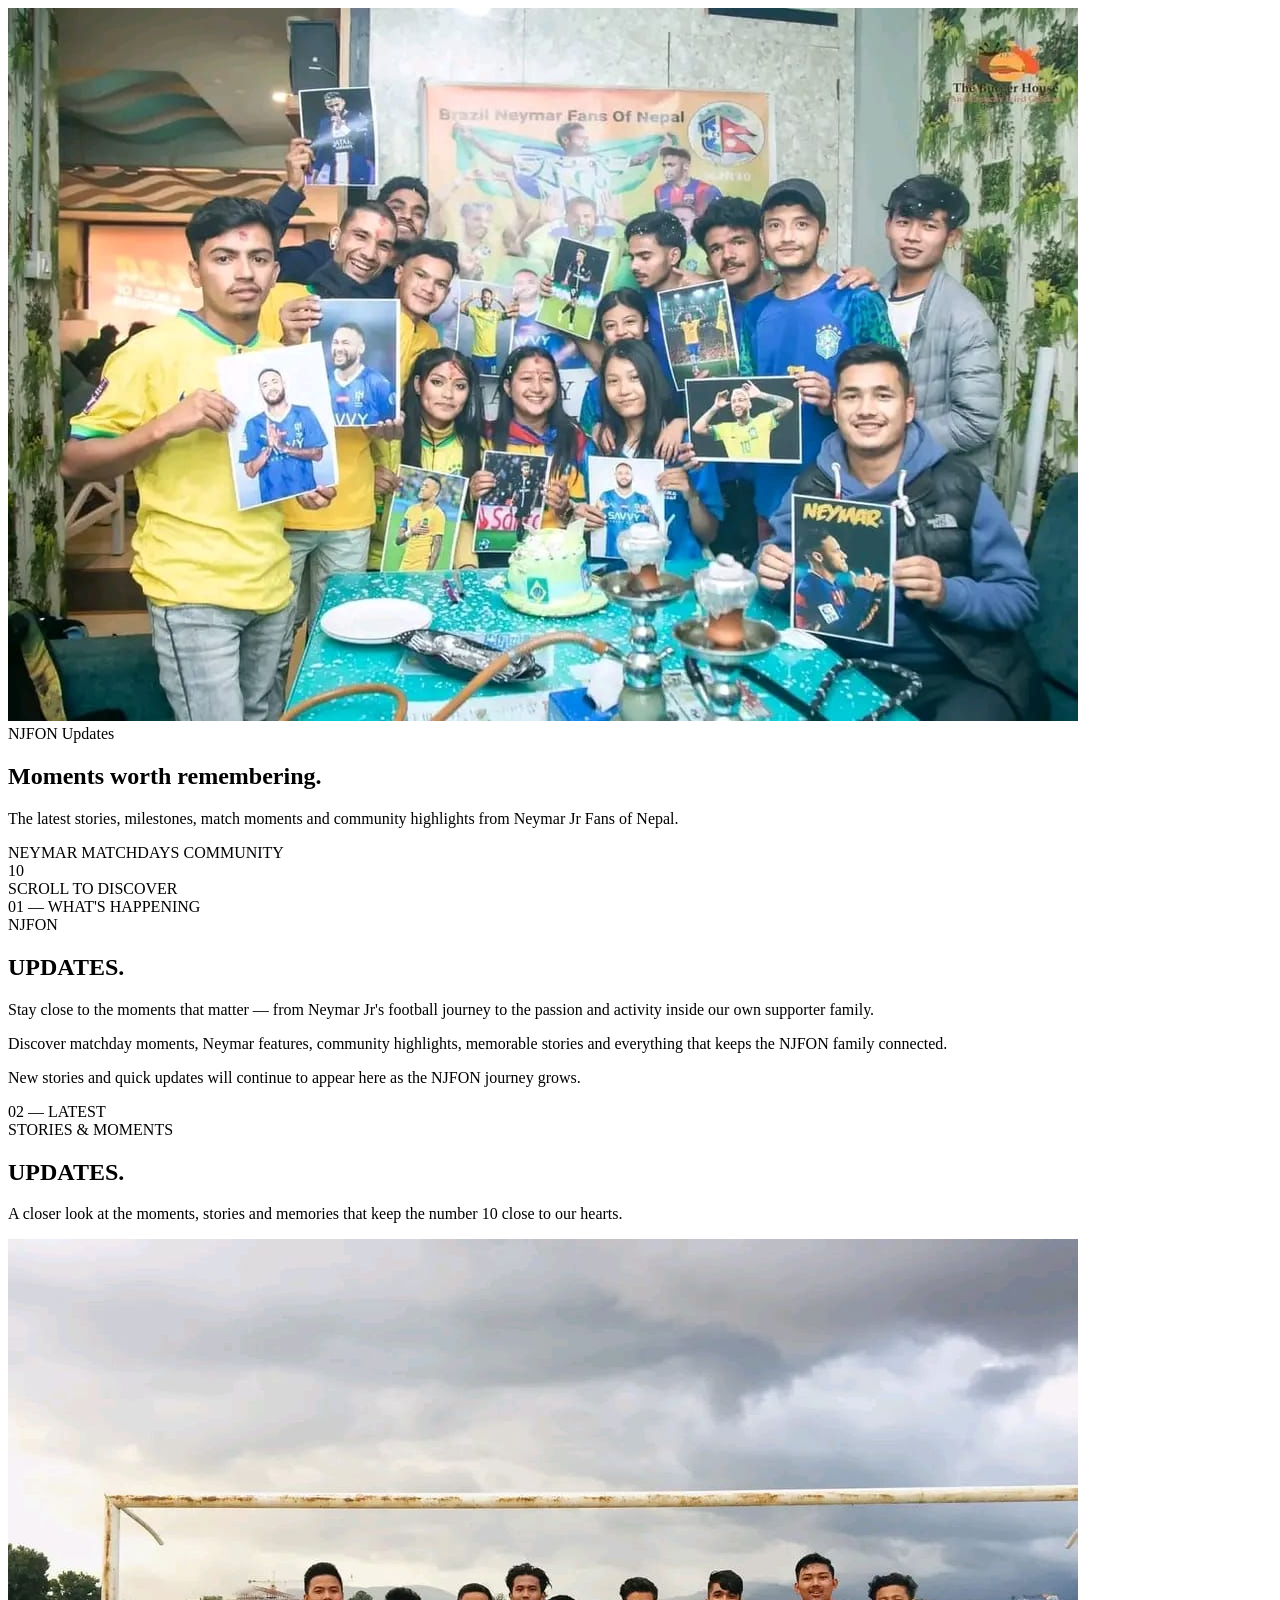
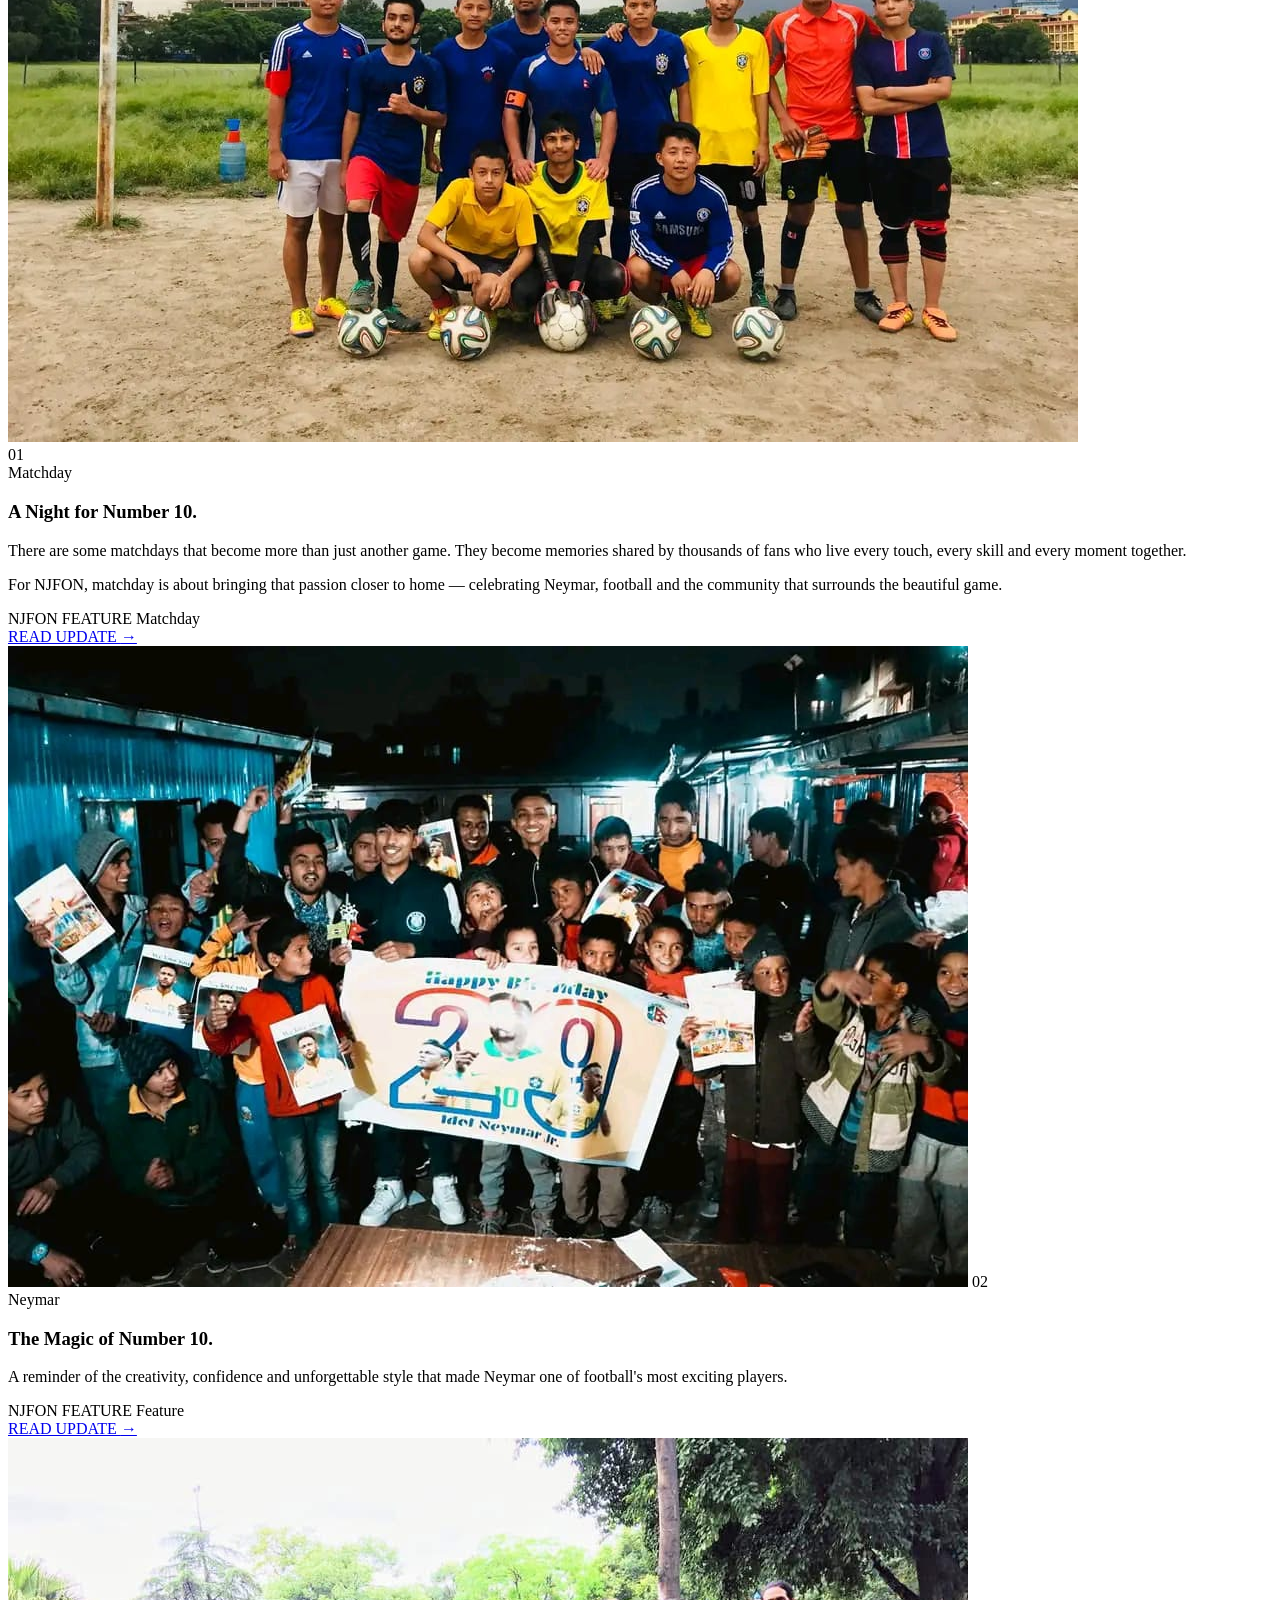
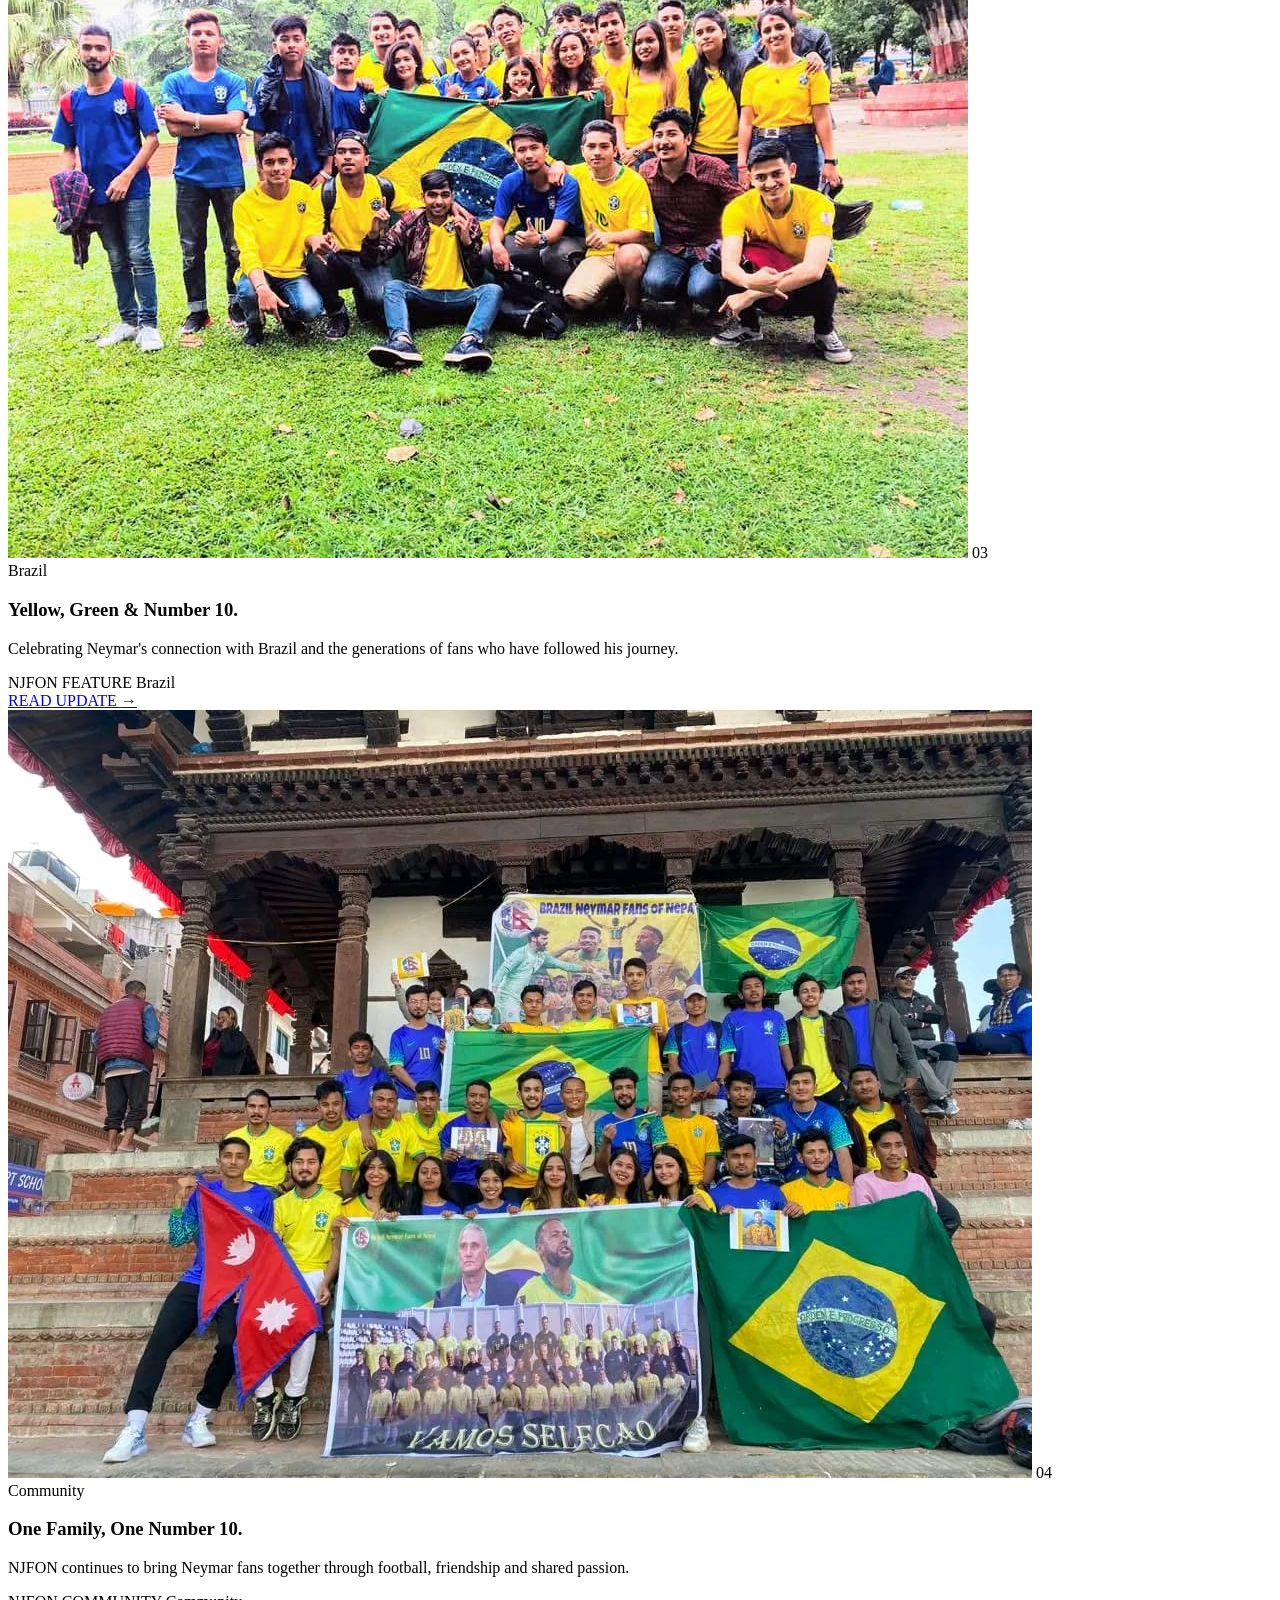
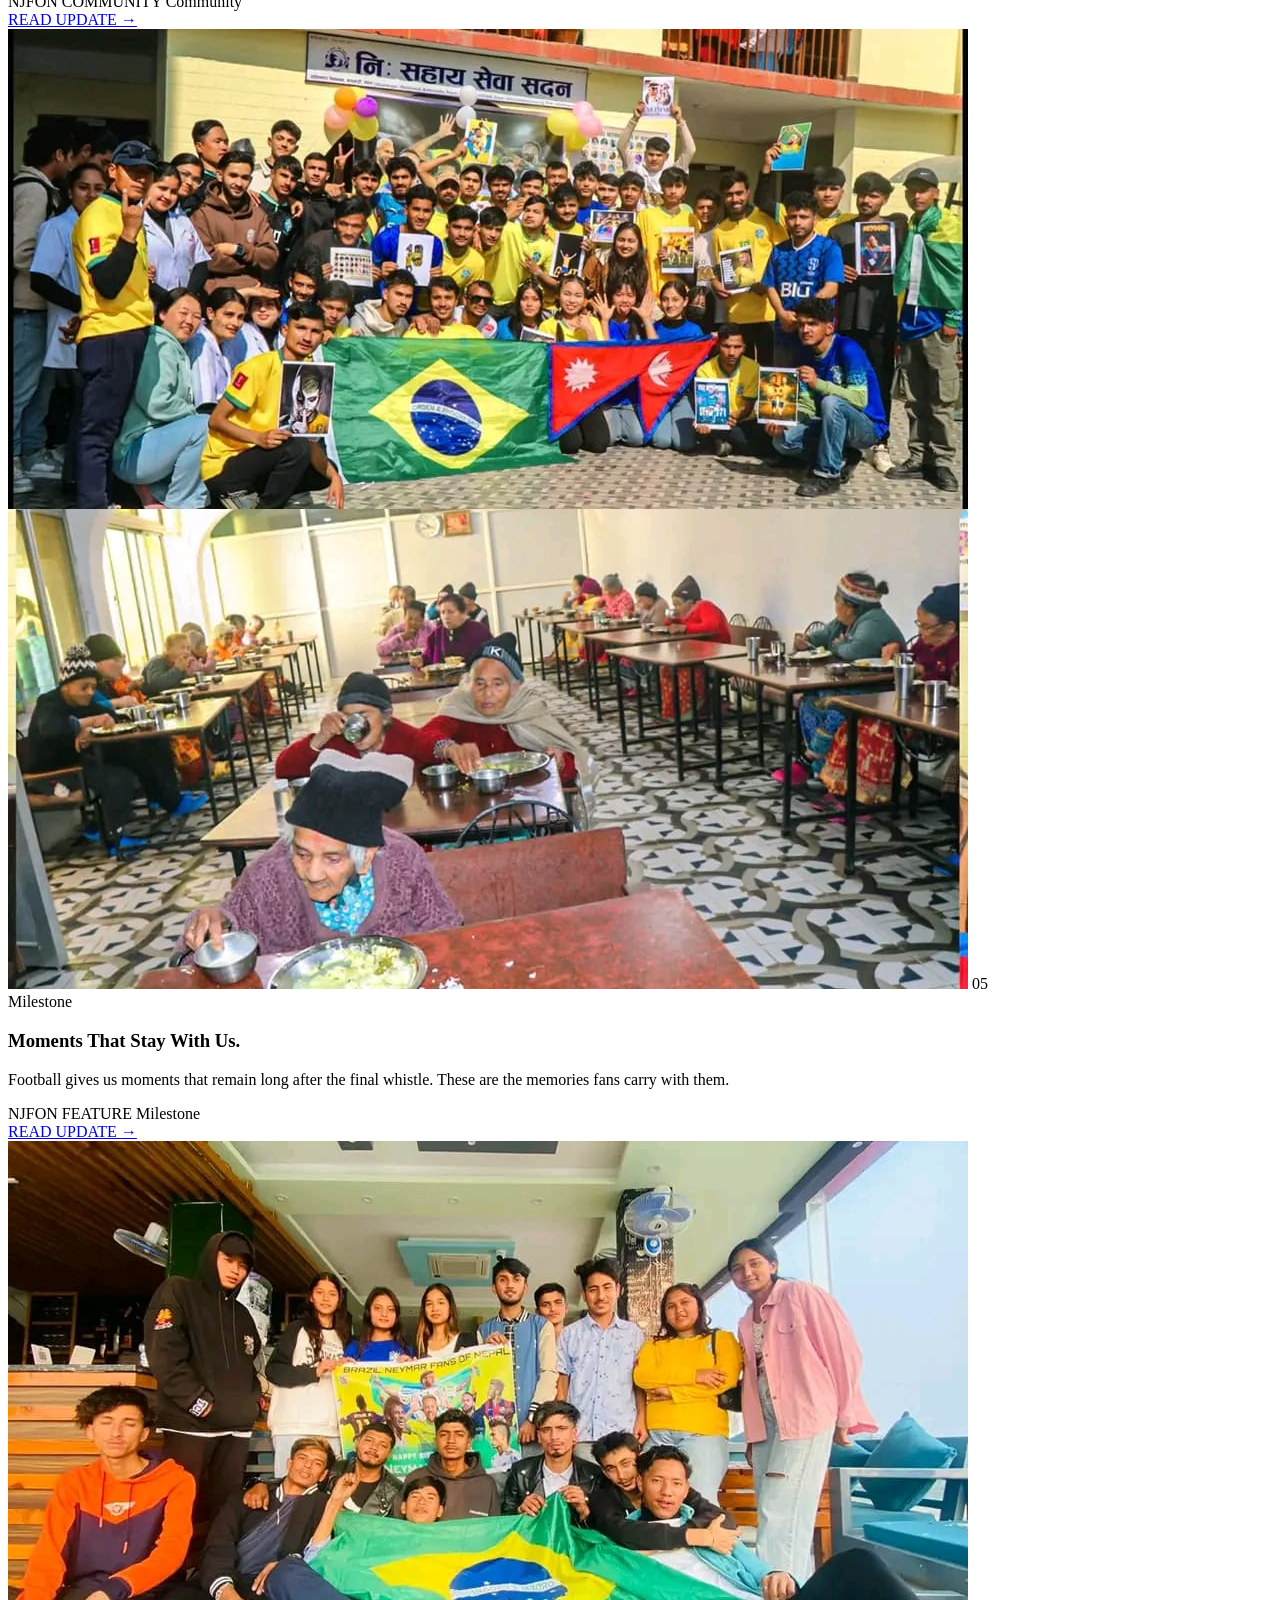
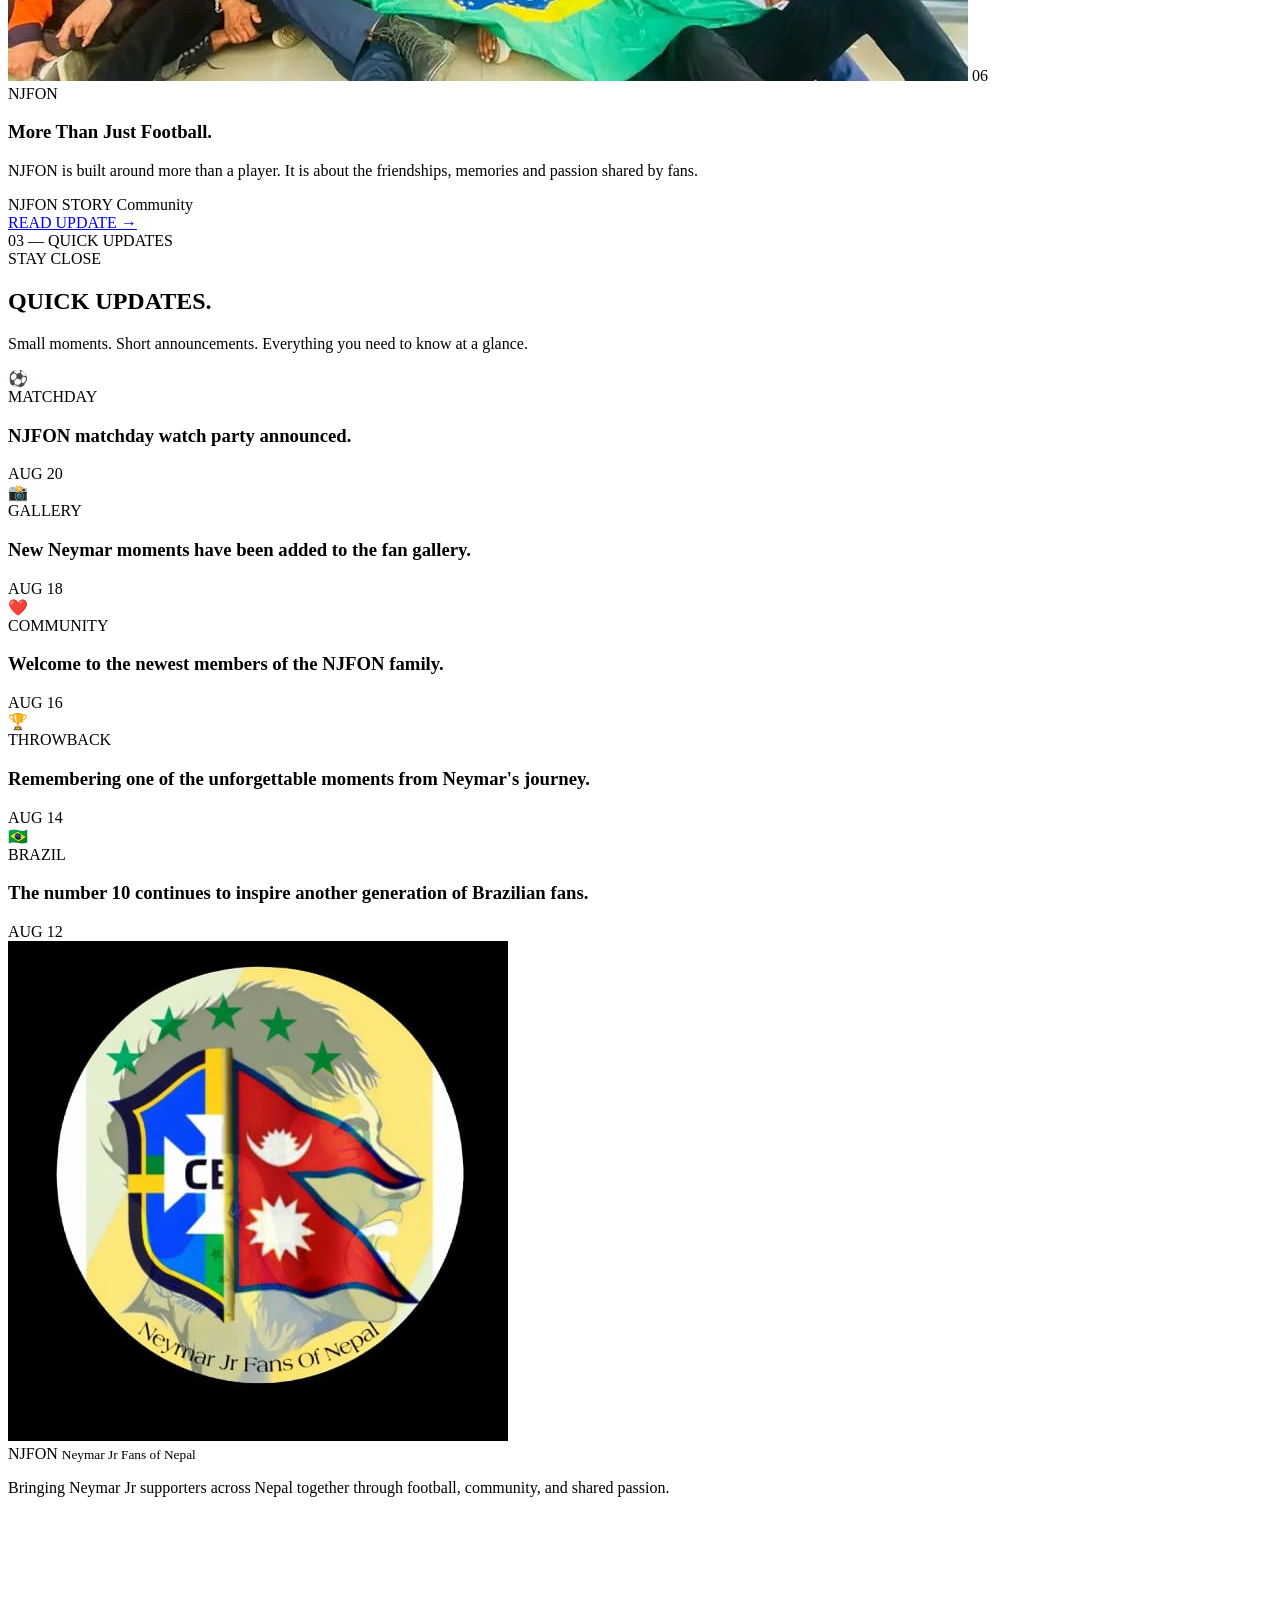
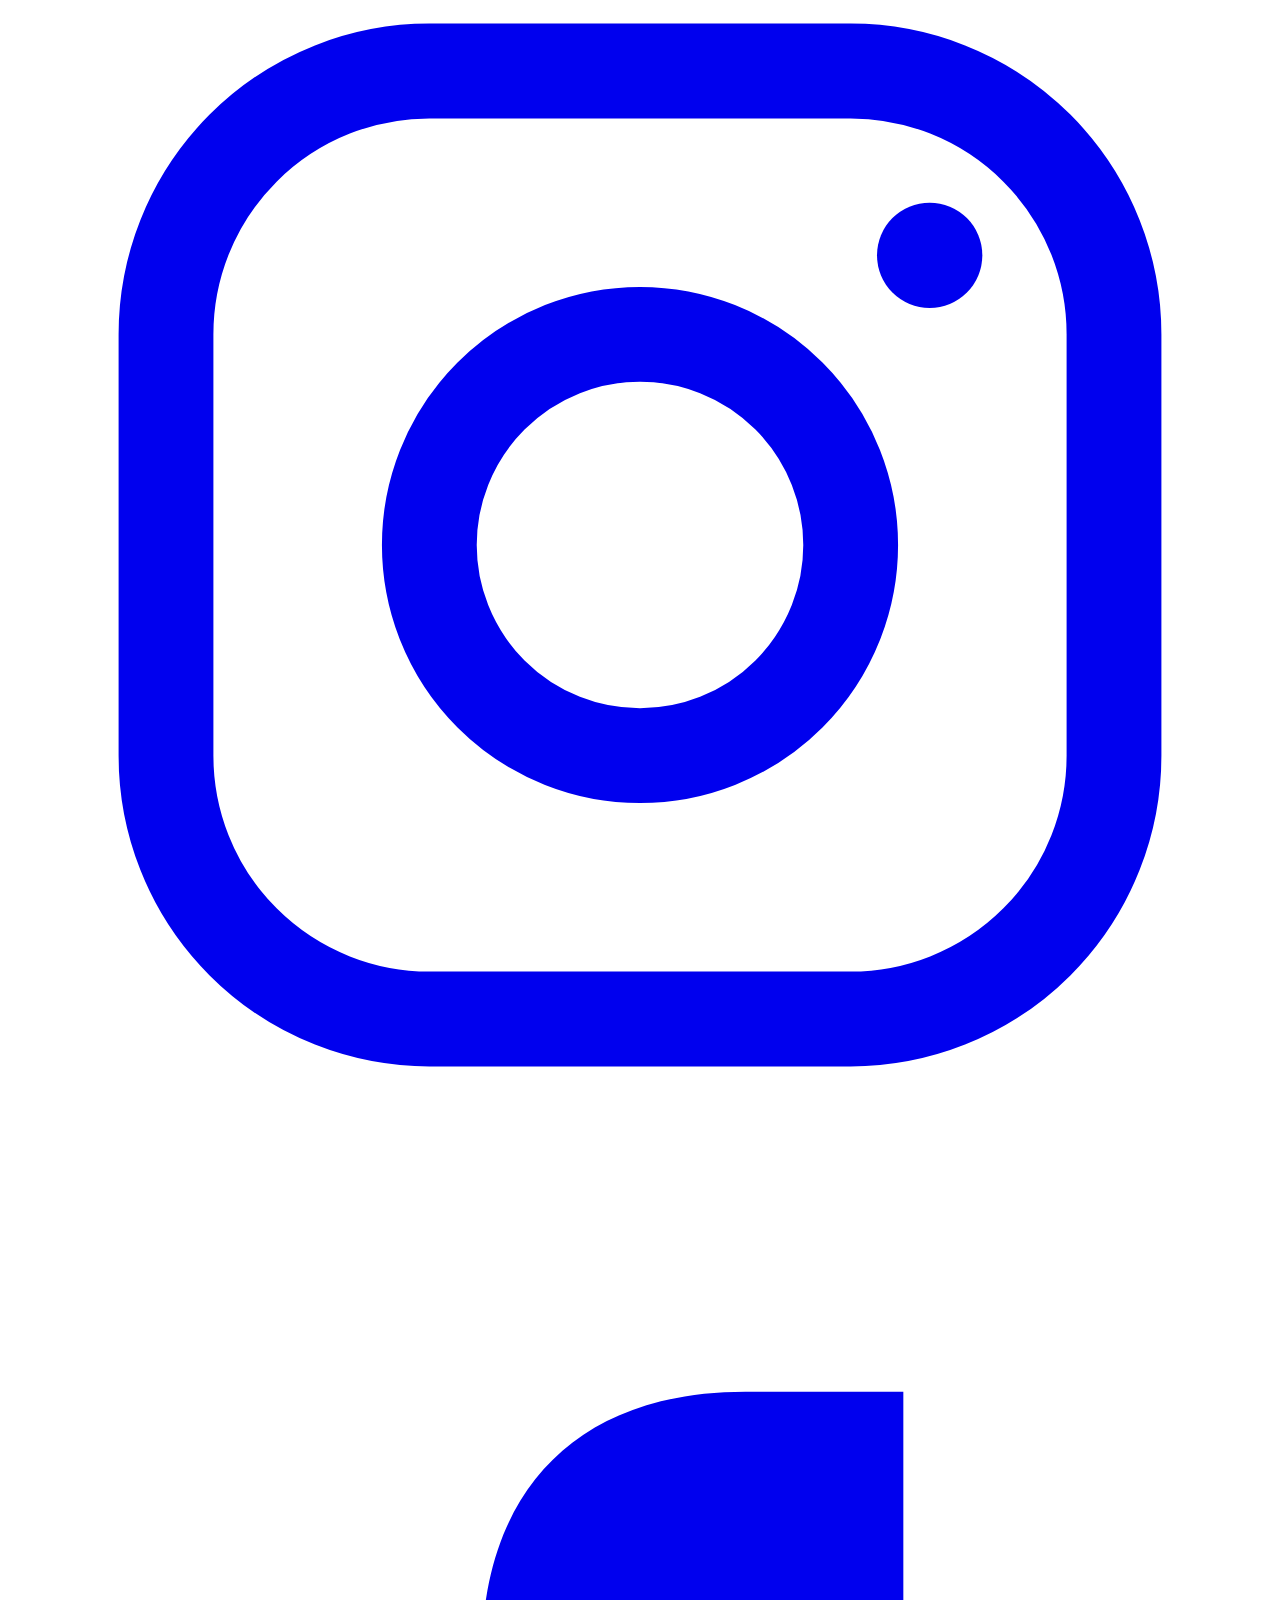
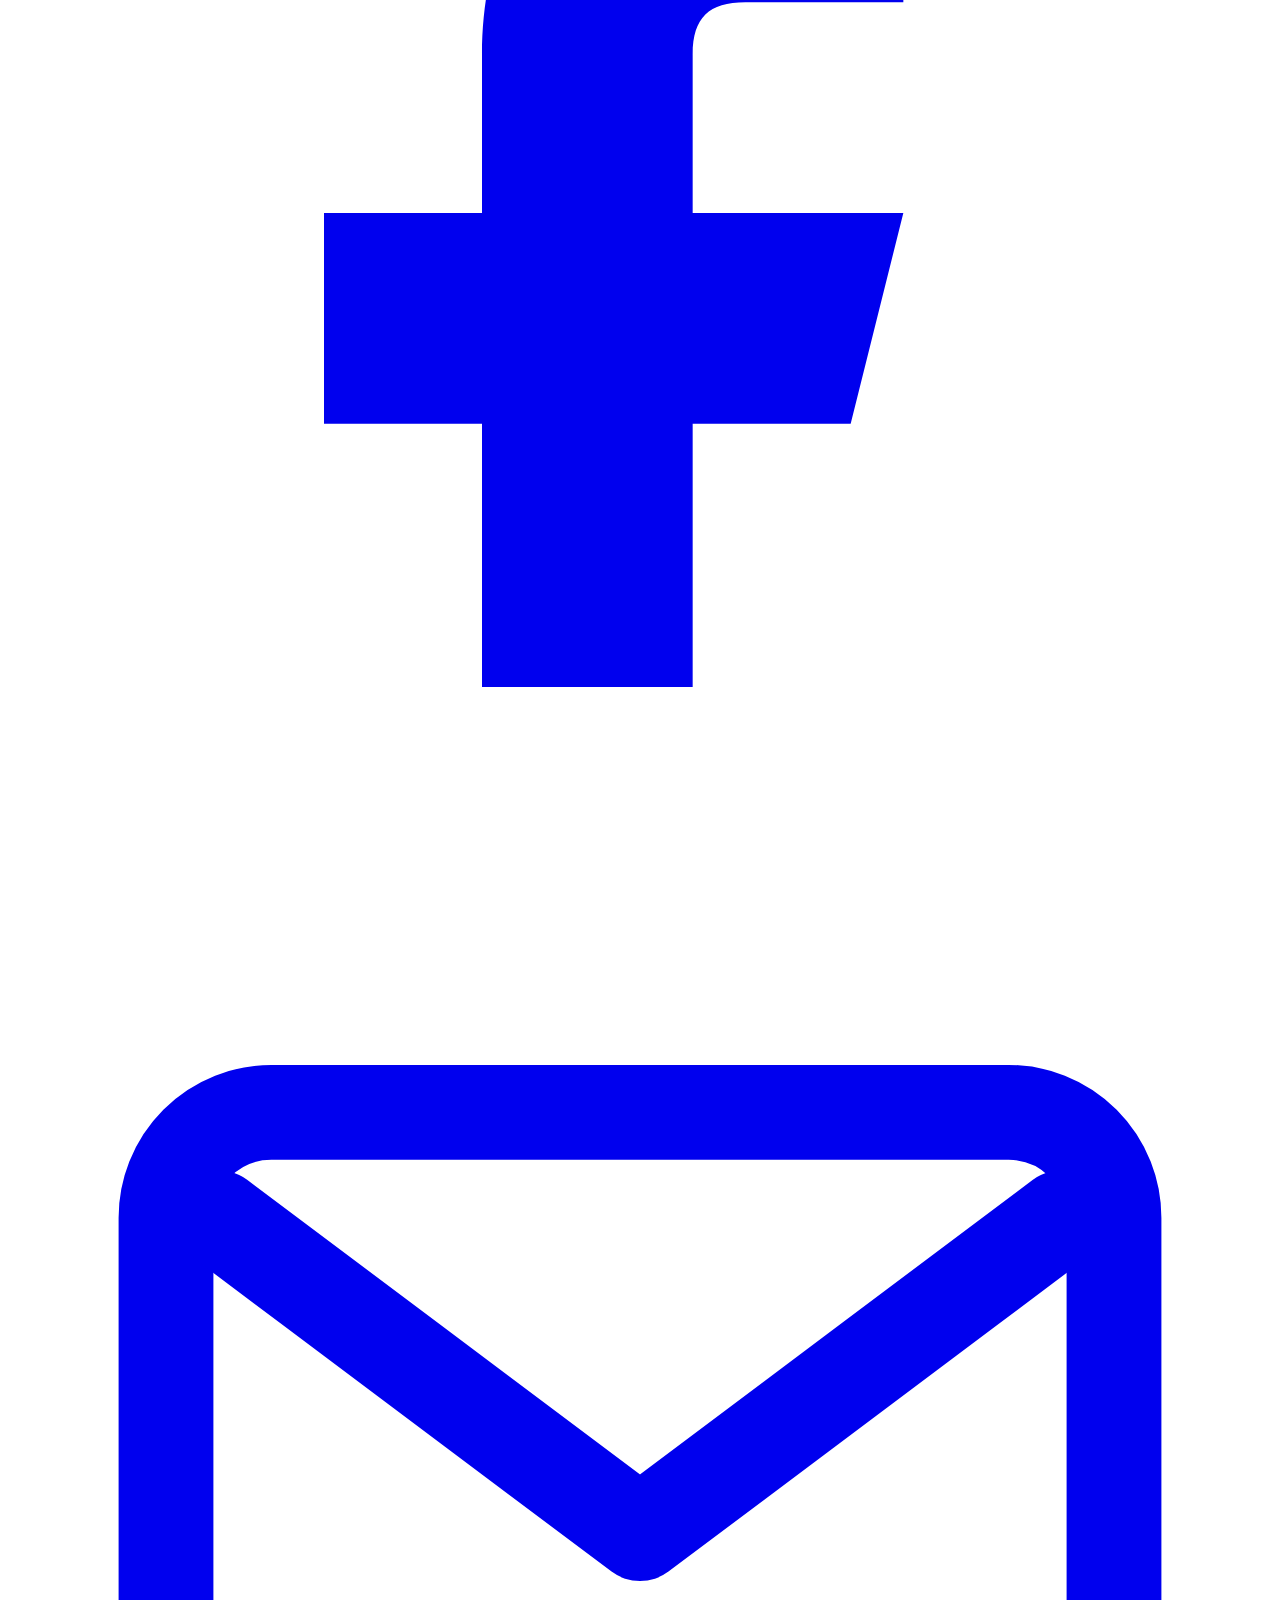
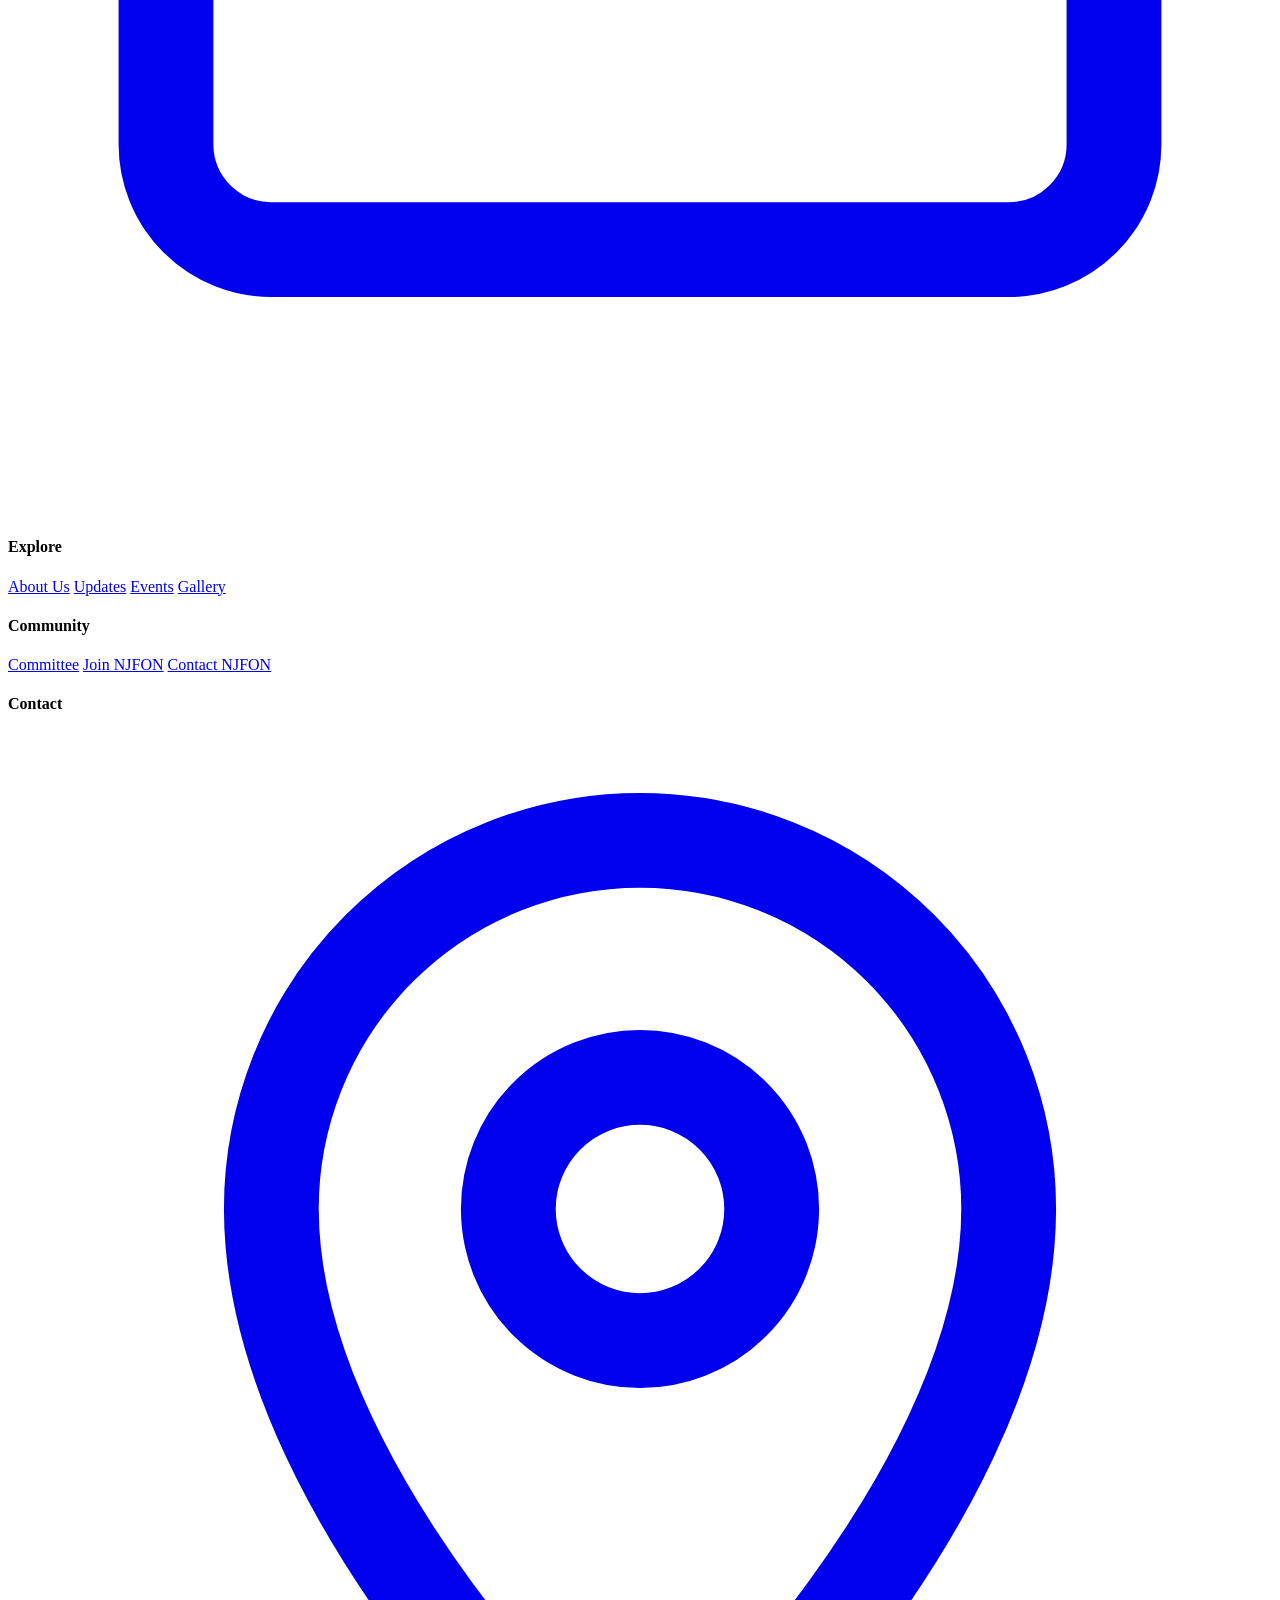
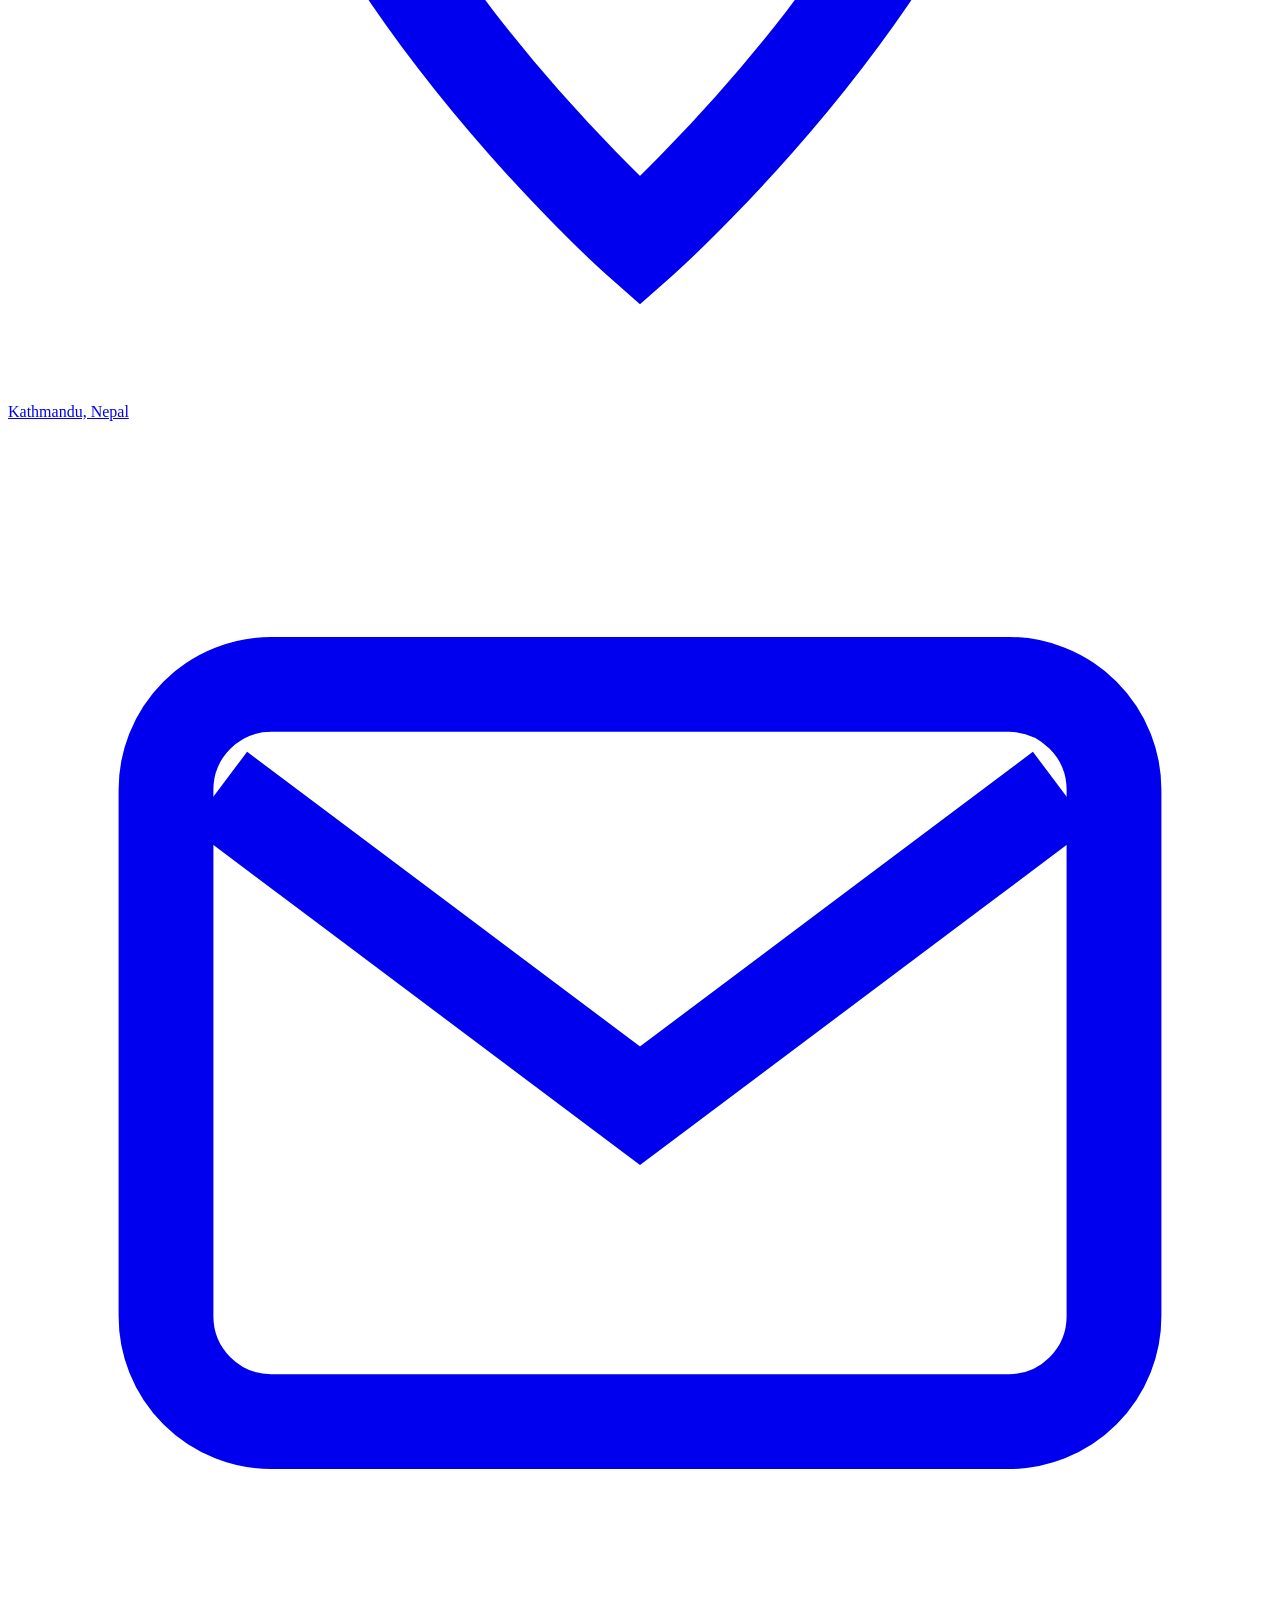
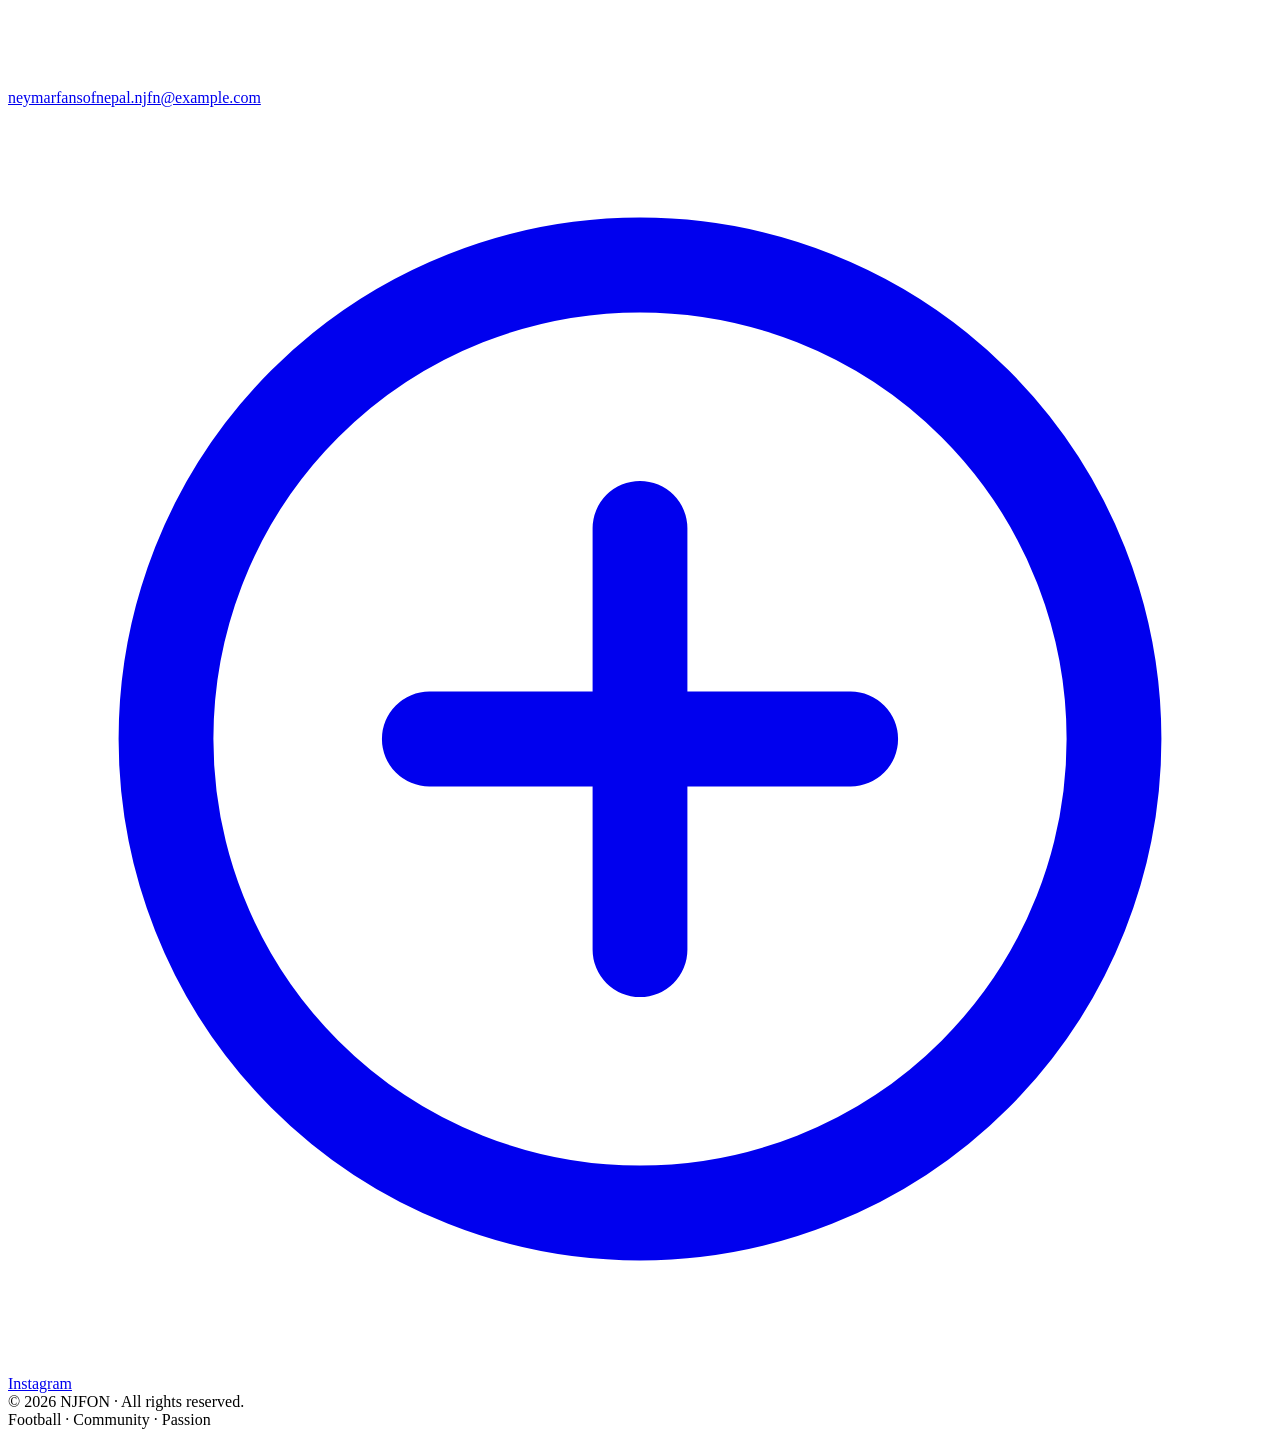
==== updates.html @ e55084fb "Add files via upload" ====
<!DOCTYPE html>
<html lang="en">

<head>
    <meta charset="UTF-8">
    <meta name="viewport" content="width=device-width, initial-scale=1.0">

    <title>Updates — NJFON</title>

    <!-- Google Fonts -->
    <link rel="preconnect" href="https://fonts.googleapis.com">
    <link rel="preconnect" href="https://fonts.gstatic.com" crossorigin>

    <link
        href="https://fonts.googleapis.com/css2?family=DM+Sans:wght@400;500;600;700;800&family=Montserrat:wght@600;700;800;900&display=swap"
        rel="stylesheet">

    <!-- Shared / Page Styles -->
    <link rel="stylesheet" href="css/about.css">
    <link rel="stylesheet" href="css/footer.css">
    <link rel="stylesheet" href="css/updates.css">

    <!-- Shared Theme + Navigation -->
    <link rel="stylesheet" href="css/theme.css">
    <link rel="stylesheet" href="css/nav.css">
    <link rel="stylesheet" href="css/mobile.css">
</head>

<body class="theme-blend">

    <!-- =====================================================
         CUSTOM CURSOR
    ====================================================== -->

 <div class="cursor"></div>
    <div class="cursor-trail"></div>
    <div class="cursor-trail"></div>
    <div class="cursor-trail"></div>
    <div class="cursor-trail"></div>
    <div class="cursor-trail"></div>
    <div class="cursor-trail"></div>
    <div class="cursor-trail"></div>


    <!-- =====================================================
         MAIN
    ====================================================== -->

    <main>

        <!-- =================================================
             HERO
        ================================================== -->

        <section class="about-hero update-hero">

            <div class="hero-image">
                <img src="assets/img/updates.jpg" alt="Neymar Jr trophy">
            </div>

            <div class="hero-overlay"></div>
            <div class="hero-lines"></div>

            <div class="hero-content reveal">

                <span class="eyebrow">
                    <i></i>
                    NJFON Updates
                </span>

                <h1>
                    Moments worth
                    <span>remembering.</span>
                </h1>

                <p>
                    The latest stories, milestones, match moments and
                    community highlights from Neymar Jr Fans of Nepal.
                </p>

                <div class="hero-bottom">
                    <span>NEYMAR</span>
                    <b></b>
                    <span>MATCHDAYS</span>
                    <b></b>
                    <span>COMMUNITY</span>
                </div>

            </div>

            <div class="hero-mark">10</div>

            <div class="hero-scroll">
                SCROLL TO DISCOVER
                <span></span>
            </div>

        </section>


        <!-- =================================================
             INTRO
        ================================================== -->

        <section class="intro section-pad">

            <div class="section-kicker reveal">
                01 — WHAT'S HAPPENING
            </div>

            <div class="intro-grid">

                <div class="intro-title reveal">

                    <span class="small-word">
                        NJFON
                    </span>

                    <h2>
                        UPDATES.
                    </h2>

                    <div class="title-line"></div>

                </div>

                <div class="intro-copy reveal">

                    <p class="lead">
                        Stay close to the moments that matter —
                        from Neymar Jr's football journey to the
                        passion and activity inside our own supporter
                        family.
                    </p>

                    <p>
                        Discover matchday moments, Neymar features,
                        community highlights, memorable stories and
                        everything that keeps the NJFON family connected.
                    </p>

                    <p>
                        New stories and quick updates will continue to
                        appear here as the NJFON journey grows.
                    </p>

                </div>

            </div>

        </section>


        <!-- =================================================
             LATEST UPDATES
        ================================================== -->

        <section class="section-pad updates-section">

            <div class="section-kicker reveal">
                02 — LATEST
            </div>

            <div class="updates-heading reveal">

                <div>
                    <span class="small-word">
                        STORIES &amp; MOMENTS
                    </span>

                    <h2>
                        UPDATES.
                    </h2>
                </div>

                <p>
                    A closer look at the moments, stories and
                    memories that keep the number 10 close to
                    our hearts.
                </p>

            </div>


            <!-- =================================================
                 FEATURED UPDATE
            ================================================== -->

            <article class="featured-update reveal">

                <div class="featured-update-image">

                    <img
                        src="assets/img/updates-1.jpg"
                        alt="Neymar Jr matchday moment"
                    >

                    <div class="featured-overlay"></div>

                    <span class="featured-number">
                        01
                    </span>

                </div>

                <div class="featured-update-content">

                    <span class="update-tag">
                        Matchday
                    </span>

                    <h3>
                        A Night for
                        <span>Number 10.</span>
                    </h3>

                    <p>
                        There are some matchdays that become more
                        than just another game. They become memories
                        shared by thousands of fans who live every
                        touch, every skill and every moment together.
                    </p>

                    <p class="featured-description">
                        For NJFON, matchday is about bringing that
                        passion closer to home — celebrating Neymar,
                        football and the community that surrounds the
                        beautiful game.
                    </p>

                    <div class="update-meta">
                        <span>NJFON FEATURE</span>
                        <span></span>
                        <span>Matchday</span>
                    </div>

                    <a class="read-update" href="update-details.html?id=featured" data-update="featured"
                    >
                        READ UPDATE
                        <span>→</span>
                    </a>

                </div>

            </article>


            <!-- =================================================
                 UPDATE CARDS
            ================================================== -->

            <div class="updates-grid">


                <!-- UPDATE 02 -->

                <article
                    class="update-card reveal"
                    data-update="02"
                >

                    <div class="update-image">

                        <img
                            src="assets/img/updates-2.jpg"
                            alt="Neymar Jr"
                        >

                        <span class="update-index">
                            02
                        </span>

                    </div>

                    <div class="update-body">

                        <span class="update-tag">
                            Neymar
                        </span>

                        <h3>
                            The Magic of Number 10.
                        </h3>

                        <p>
                            A reminder of the creativity, confidence
                            and unforgettable style that made Neymar
                            one of football's most exciting players.
                        </p>

                        <div class="update-meta">
                            <span>NJFON FEATURE</span>
                            <span></span>
                            <span>Feature</span>
                        </div>

                        <a class="read-update" href="update-details.html?id=02" data-update="02"
                        >
                            READ UPDATE
                            <span>→</span>
                        </a>

                    </div>

                </article>


                <!-- UPDATE 03 -->

                <article
                    class="update-card reveal"
                    data-update="03"
                >

                    <div class="update-image">

                        <img
                            src="assets/img/updates-3.jpg"
                            alt="Brazil football moment"
                        >

                        <span class="update-index">
                            03
                        </span>

                    </div>

                    <div class="update-body">

                        <span class="update-tag">
                            Brazil
                        </span>

                        <h3>
                            Yellow, Green &amp; Number 10.
                        </h3>

                        <p>
                            Celebrating Neymar's connection with
                            Brazil and the generations of fans who
                            have followed his journey.
                        </p>

                        <div class="update-meta">
                            <span>NJFON FEATURE</span>
                            <span></span>
                            <span>Brazil</span>
                        </div>

                        <a class="read-update" href="update-details.html?id=03" data-update="03"
                        >
                            READ UPDATE
                            <span>→</span>
                        </a>

                    </div>

                </article>


                <!-- UPDATE 04 -->

                <article
                    class="update-card reveal"
                    data-update="04"
                >

                    <div class="update-image">

                        <img
                            src="assets/img/updates-4.jpg"
                            alt="NJFON community"
                        >

                        <span class="update-index">
                            04
                        </span>

                    </div>

                    <div class="update-body">

                        <span class="update-tag">
                            Community
                        </span>

                        <h3>
                            One Family, One Number 10.
                        </h3>

                        <p>
                            NJFON continues to bring Neymar fans
                            together through football, friendship
                            and shared passion.
                        </p>

                        <div class="update-meta">
                            <span>NJFON COMMUNITY</span>
                            <span></span>
                            <span>Community</span>
                        </div>

                        <a class="read-update" href="update-details.html?id=04" data-update="04"
                        >
                            READ UPDATE
                            <span>→</span>
                        </a>

                    </div>

                </article>


                <!-- UPDATE 05 -->

                <article
                    class="update-card reveal"
                    data-update="05"
                >

                    <div class="update-image">

                        <img
                             src="assets/img/updates-5.jpg"
                            alt="Football trophy"
                        >

                        <span class="update-index">
                            05
                        </span>

                    </div>

                    <div class="update-body">

                        <span class="update-tag">
                            Milestone
                        </span>

                        <h3>
                            Moments That Stay With Us.
                        </h3>

                        <p>
                            Football gives us moments that remain
                            long after the final whistle. These are
                            the memories fans carry with them.
                        </p>

                        <div class="update-meta">
                            <span>NJFON FEATURE</span>
                            <span></span>
                            <span>Milestone</span>
                        </div>

                        <a class="read-update" href="update-details.html?id=05" data-update="05"
                        >
                            READ UPDATE
                            <span>→</span>
                        </a>

                    </div>

                </article>


                <!-- UPDATE 06 -->

                <article
                    class="update-card reveal"
                    data-update="06"
                >

                    <div class="update-image">

                        <img
                            src="assets/img/updates-6.jpg"
                            alt="Neymar Jr fan culture"
                        >

                        <span class="update-index">
                            06
                        </span>

                    </div>

                    <div class="update-body">

                        <span class="update-tag">
                            NJFON
                        </span>

                        <h3>
                            More Than Just Football.
                        </h3>

                        <p>
                            NJFON is built around more than a player.
                            It is about the friendships, memories
                            and passion shared by fans.
                        </p>

                        <div class="update-meta">
                            <span>NJFON STORY</span>
                            <span></span>
                            <span>Community</span>
                        </div>

                        <a class="read-update" href="update-details.html?id=06" data-update="06"
                        >
                            READ UPDATE
                            <span>→</span>
                        </a>

                    </div>

                </article>

            </div>

        </section>


        <!-- =================================================
             QUICK UPDATES
        ================================================== -->

        <section class="section-pad quick-section">

            <div class="section-kicker reveal">
                03 — QUICK UPDATES
            </div>

            <div class="quick-heading reveal">

                <div>
                    <span class="small-word">
                        STAY CLOSE
                    </span>

                    <h2>
                        QUICK <span>UPDATES.</span>
                    </h2>
                </div>

                <p>
                    Small moments. Short announcements.
                    Everything you need to know at a glance.
                </p>

            </div>


            <div class="quick-list">


                <div class="quick-item reveal">

                    <div class="quick-icon">
                        ⚽
                    </div>

                    <div class="quick-content">

                        <span>
                            MATCHDAY
                        </span>

                        <h3>
                            NJFON matchday watch party announced.
                        </h3>

                    </div>

                    <time>
                        AUG 20
                    </time>

                </div>


                <div class="quick-item reveal">

                    <div class="quick-icon">
                        📸
                    </div>

                    <div class="quick-content">

                        <span>
                            GALLERY
                        </span>

                        <h3>
                            New Neymar moments have been added
                            to the fan gallery.
                        </h3>

                    </div>

                    <time>
                        AUG 18
                    </time>

                </div>


                <div class="quick-item reveal">

                    <div class="quick-icon">
                        ❤️
                    </div>

                    <div class="quick-content">

                        <span>
                            COMMUNITY
                        </span>

                        <h3>
                            Welcome to the newest members of
                            the NJFON family.
                        </h3>

                    </div>

                    <time>
                        AUG 16
                    </time>

                </div>


                <div class="quick-item reveal">

                    <div class="quick-icon">
                        🏆
                    </div>

                    <div class="quick-content">

                        <span>
                            THROWBACK
                        </span>

                        <h3>
                            Remembering one of the unforgettable
                            moments from Neymar's journey.
                        </h3>

                    </div>

                    <time>
                        AUG 14
                    </time>

                </div>


                <div class="quick-item reveal">

                    <div class="quick-icon">
                        🇧🇷
                    </div>

                    <div class="quick-content">

                        <span>
                            BRAZIL
                        </span>

                        <h3>
                            The number 10 continues to inspire
                            another generation of Brazilian fans.
                        </h3>

                    </div>

                    <time>
                        AUG 12
                    </time>

                </div>

            </div>

        </section>


        

    </main>


      <!-- =====================================================
     FOOTER
===================================================== -->

    <footer id="contact">

        <div class="footer-grid">

            <!-- BRAND -->
            <div class="footer-brand">

                <div class="logo">

                    <div class="logo-circle">
                        <img src="assets/img/njfn-logo.jpeg" alt="NJFON">
                    </div>

                    <div class="logo-text">
                        NJFON
                        <small>Neymar Jr Fans of Nepal</small>
                    </div>

                </div>

                <p>
                    Bringing Neymar Jr supporters across Nepal together through football, community, and shared passion.
                </p>

                <!-- SOCIAL ICONS -->
                <div class="footer-social">

                    <a href="#" aria-label="Instagram" title="Instagram">
                        <svg viewBox="0 0 24 24">
                            <rect x="3" y="3" width="18" height="18" rx="5" fill="none" stroke="currentColor"
                                stroke-width="1.8" />
                            <circle cx="12" cy="12" r="4" fill="none" stroke="currentColor" stroke-width="1.8" />
                            <circle cx="17.5" cy="6.5" r="1" fill="currentColor" />
                        </svg>
                    </a>

                    <a href="#" aria-label="Facebook" title="Facebook">
                        <svg viewBox="0 0 24 24">
                            <path d="M14 8h3V4h-3c-3.3 0-5 2-5 5v3H6v4h3v5h4v-5h3l1-4h-4V9c0-.7.3-1 1-1Z"
                                fill="currentColor" />
                        </svg>
                    </a>

                    <a href="mailto:neymarfansofnepal.njfn@example.com" aria-label="Email" title="Email">
                        <svg viewBox="0 0 24 24">
                            <rect x="3" y="5" width="18" height="14" rx="2" fill="none" stroke="currentColor"
                                stroke-width="1.8" />
                            <path d="m4 7 8 6 8-6" fill="none" stroke="currentColor" stroke-width="1.8"
                                stroke-linecap="round" stroke-linejoin="round" />
                        </svg>
                    </a>

                </div>

            </div>


            <!-- EXPLORE -->
            <div class="footer-column">

                <h4>Explore</h4>

                <a href="about.html">About Us</a>
                <a href="updates.html">Updates</a>
                <a href="events.html">Events</a>
                <a href="gallery.html">Gallery</a>

            </div>


            <!-- COMMUNITY -->
            <div class="footer-column">

                <h4>Community</h4>

                <a href="committee.html">Committee</a>
                <a href="membership.html">Join NJFON</a>
                <a href="contact.html">Contact NJFON</a>

            </div>


            <!-- CONTACT -->
            <div class="footer-column">

                <h4>Contact</h4>

                <a href="#" class="footer-contact-item">

                    <span class="footer-icon">
                        <svg viewBox="0 0 24 24">
                            <path d="M12 21s7-6.2 7-12A7 7 0 0 0 5 9c0 5.8 7 12 7 12Z" fill="none" stroke="currentColor"
                                stroke-width="1.8" />
                            <circle cx="12" cy="9" r="2.5" fill="none" stroke="currentColor" stroke-width="1.8" />
                        </svg>
                    </span>

                    Kathmandu, Nepal

                </a>


                <a href="mailto:neymarfansofnepal.njfn@example.com" class="footer-contact-item">

                    <span class="footer-icon">
                        <svg viewBox="0 0 24 24">
                            <rect x="3" y="5" width="18" height="14" rx="2" fill="none" stroke="currentColor"
                                stroke-width="1.8" />
                            <path d="m4 7 8 6 8-6" fill="none" stroke="currentColor" stroke-width="1.8" />
                        </svg>
                    </span>

                    neymarfansofnepal.njfn@example.com

                </a>


                <a href="#" class="footer-contact-item">

                    <span class="footer-icon">
                        <svg viewBox="0 0 24 24">
                            <circle cx="12" cy="12" r="9" fill="none" stroke="currentColor" stroke-width="1.8" />
                            <path d="M8 12h8M12 8v8" fill="none" stroke="currentColor" stroke-width="1.8"
                                stroke-linecap="round" />
                        </svg>
                    </span>

                    Instagram

                </a>

            </div>

        </div>


        <!-- =================================================
         FOOTER BOTTOM
    ================================================= -->

        <div class="footer-bottom">

            <!-- LEFT -->
            <div class="footer-bottom-left">
                © 2026 NJFON · All rights reserved.
            </div>


            <!-- RIGHT -->
            <div class="footer-bottom-right">
                Football · Community · Passion
            </div>

        </div>


       

    </footer>


    <!-- =====================================================
         SHARED SITE SCRIPTS
    ====================================================== -->

    <script src="js/about.js"></script>
    <script src="js/nav.js"></script>
    <script src="js/theme.js"></script>
<script src="js/updates.js"></script>

    <!-- =====================================================
         UPDATE READER SCRIPT
    ====================================================== -->

  

    <script src="js/cursor.js"></script>
</body>

</html>
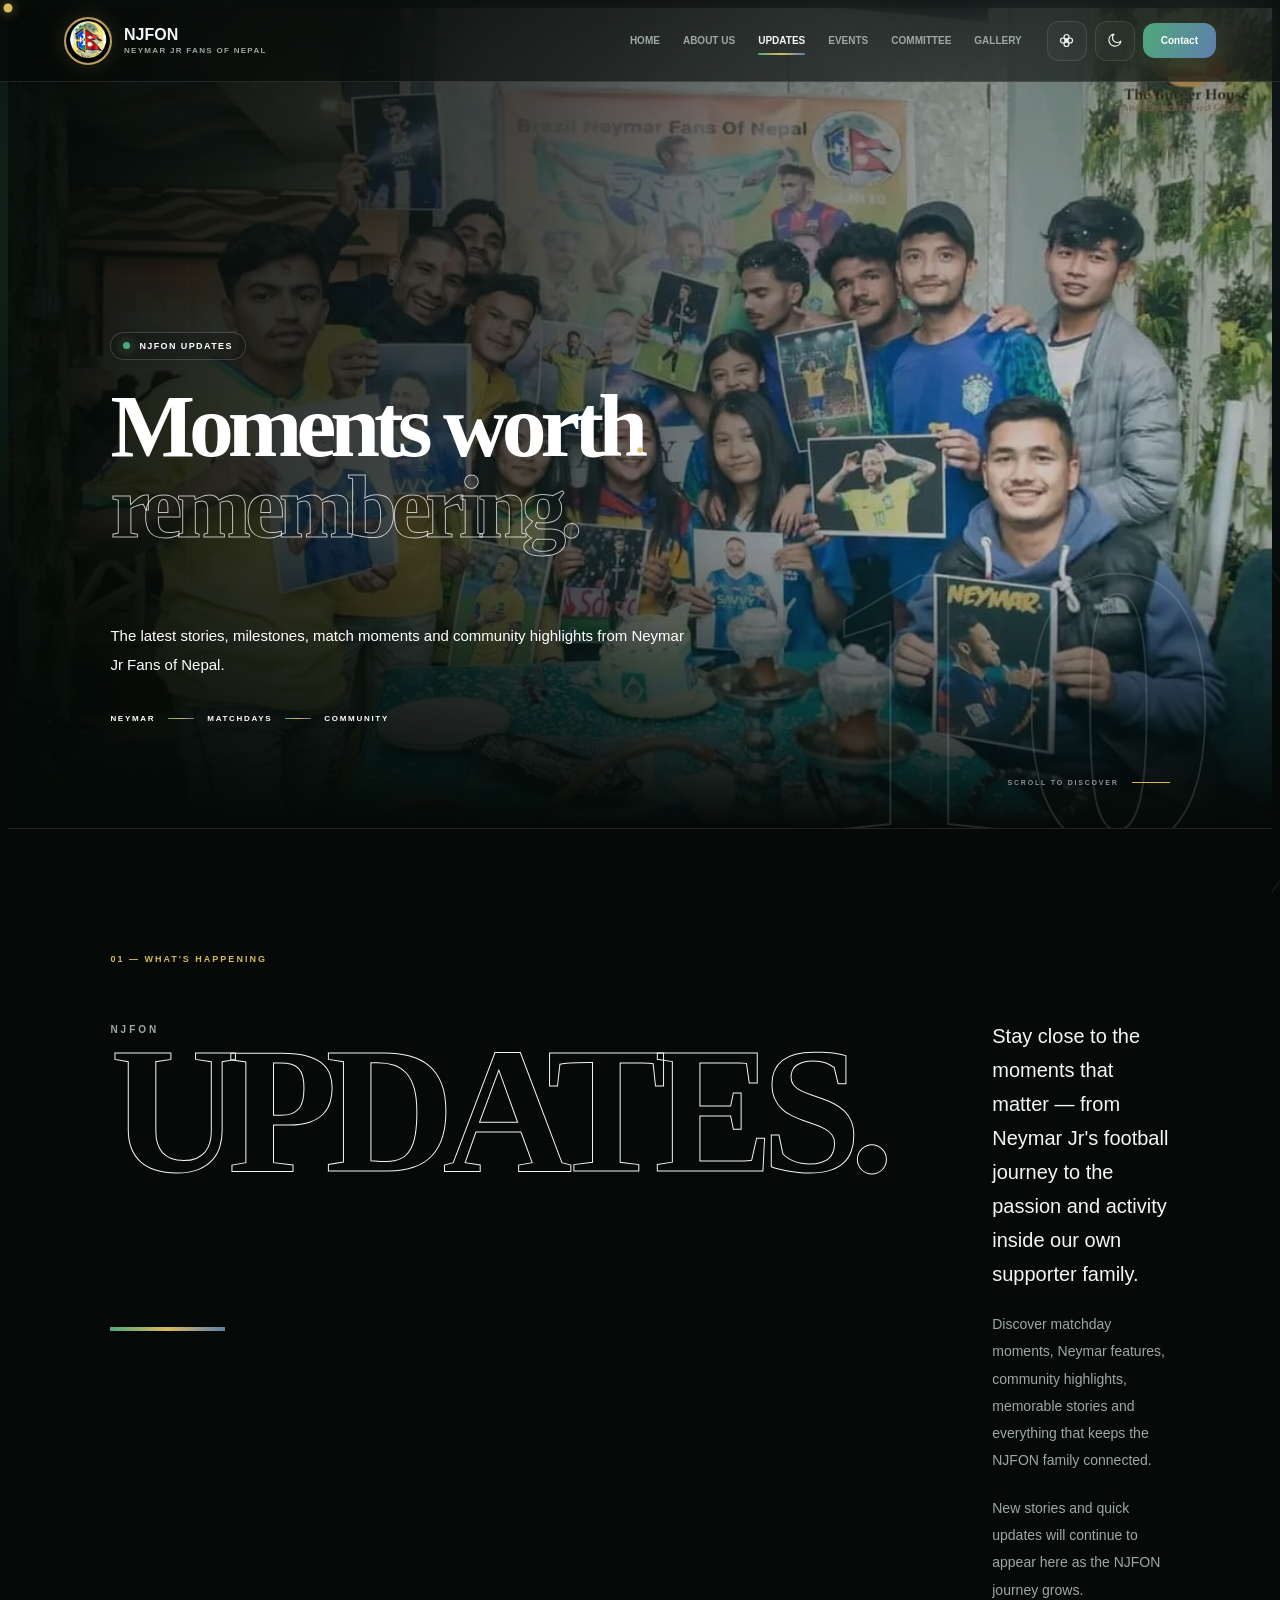
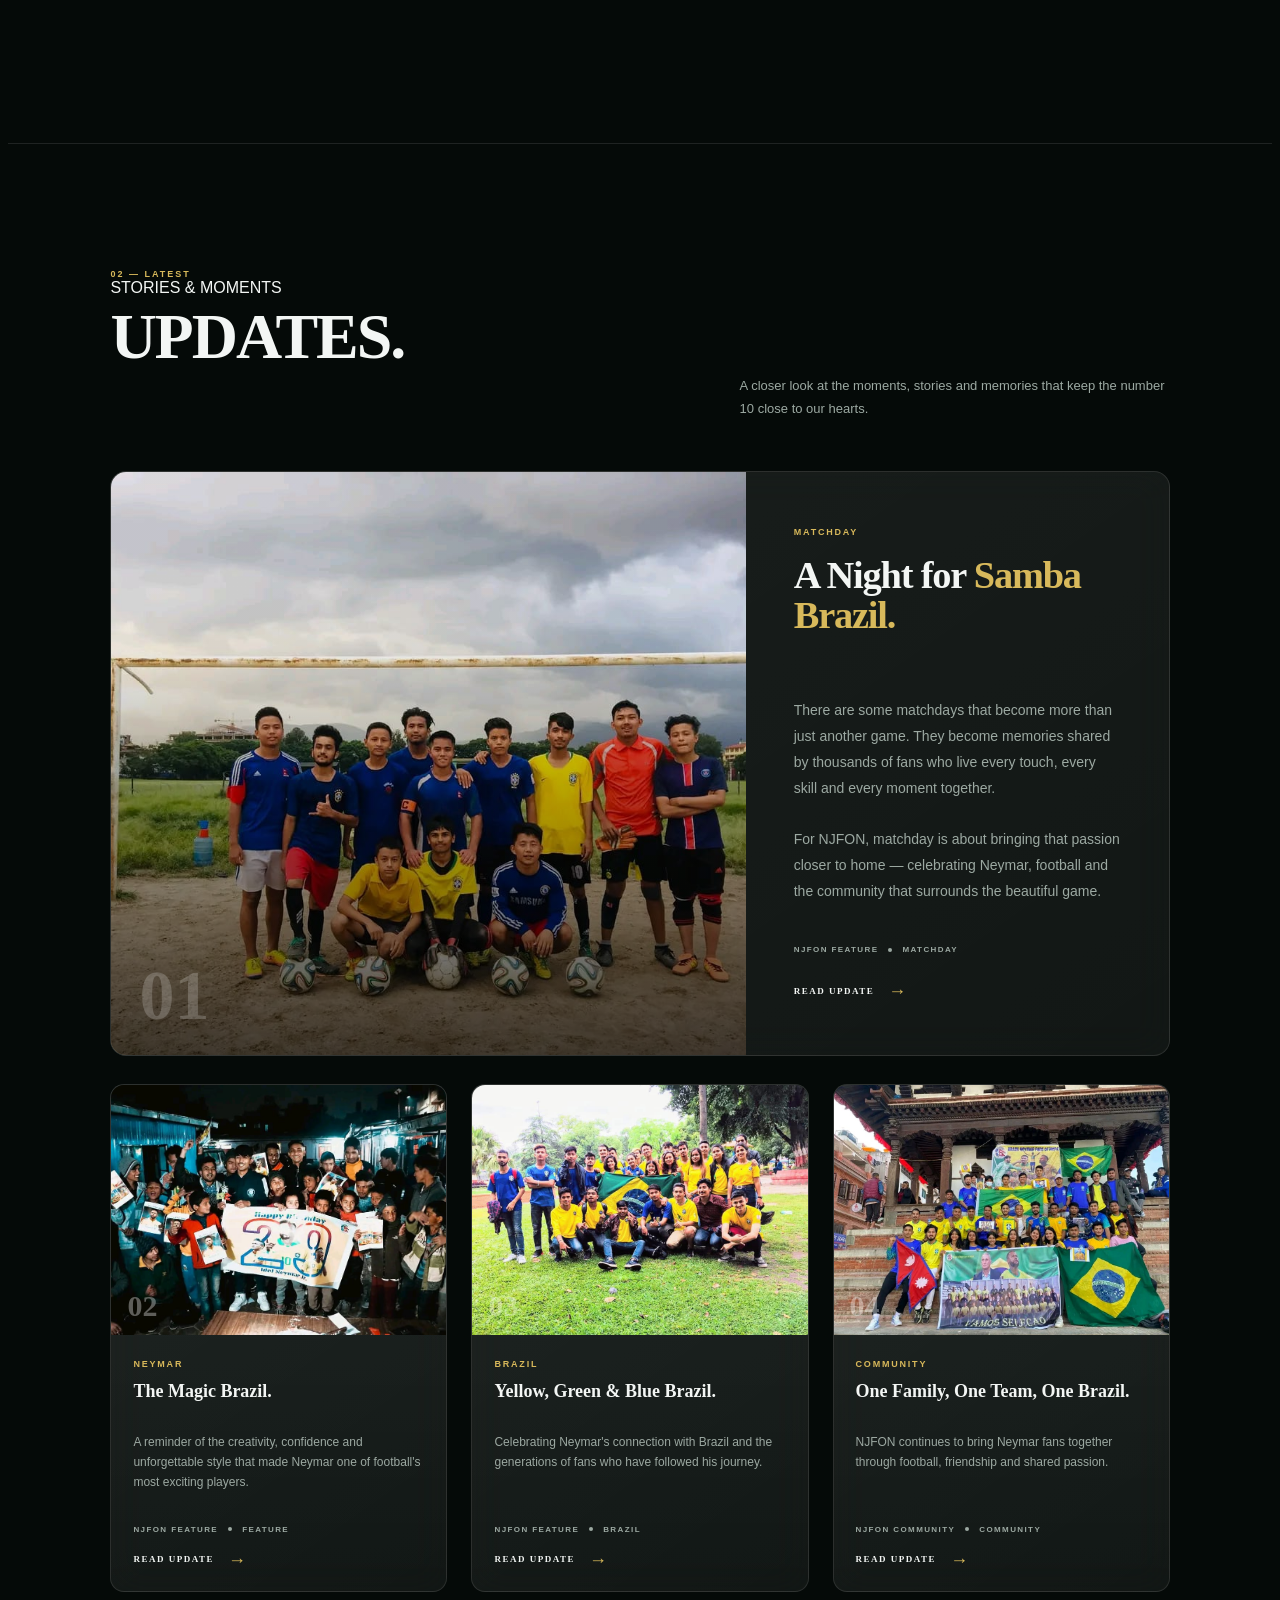
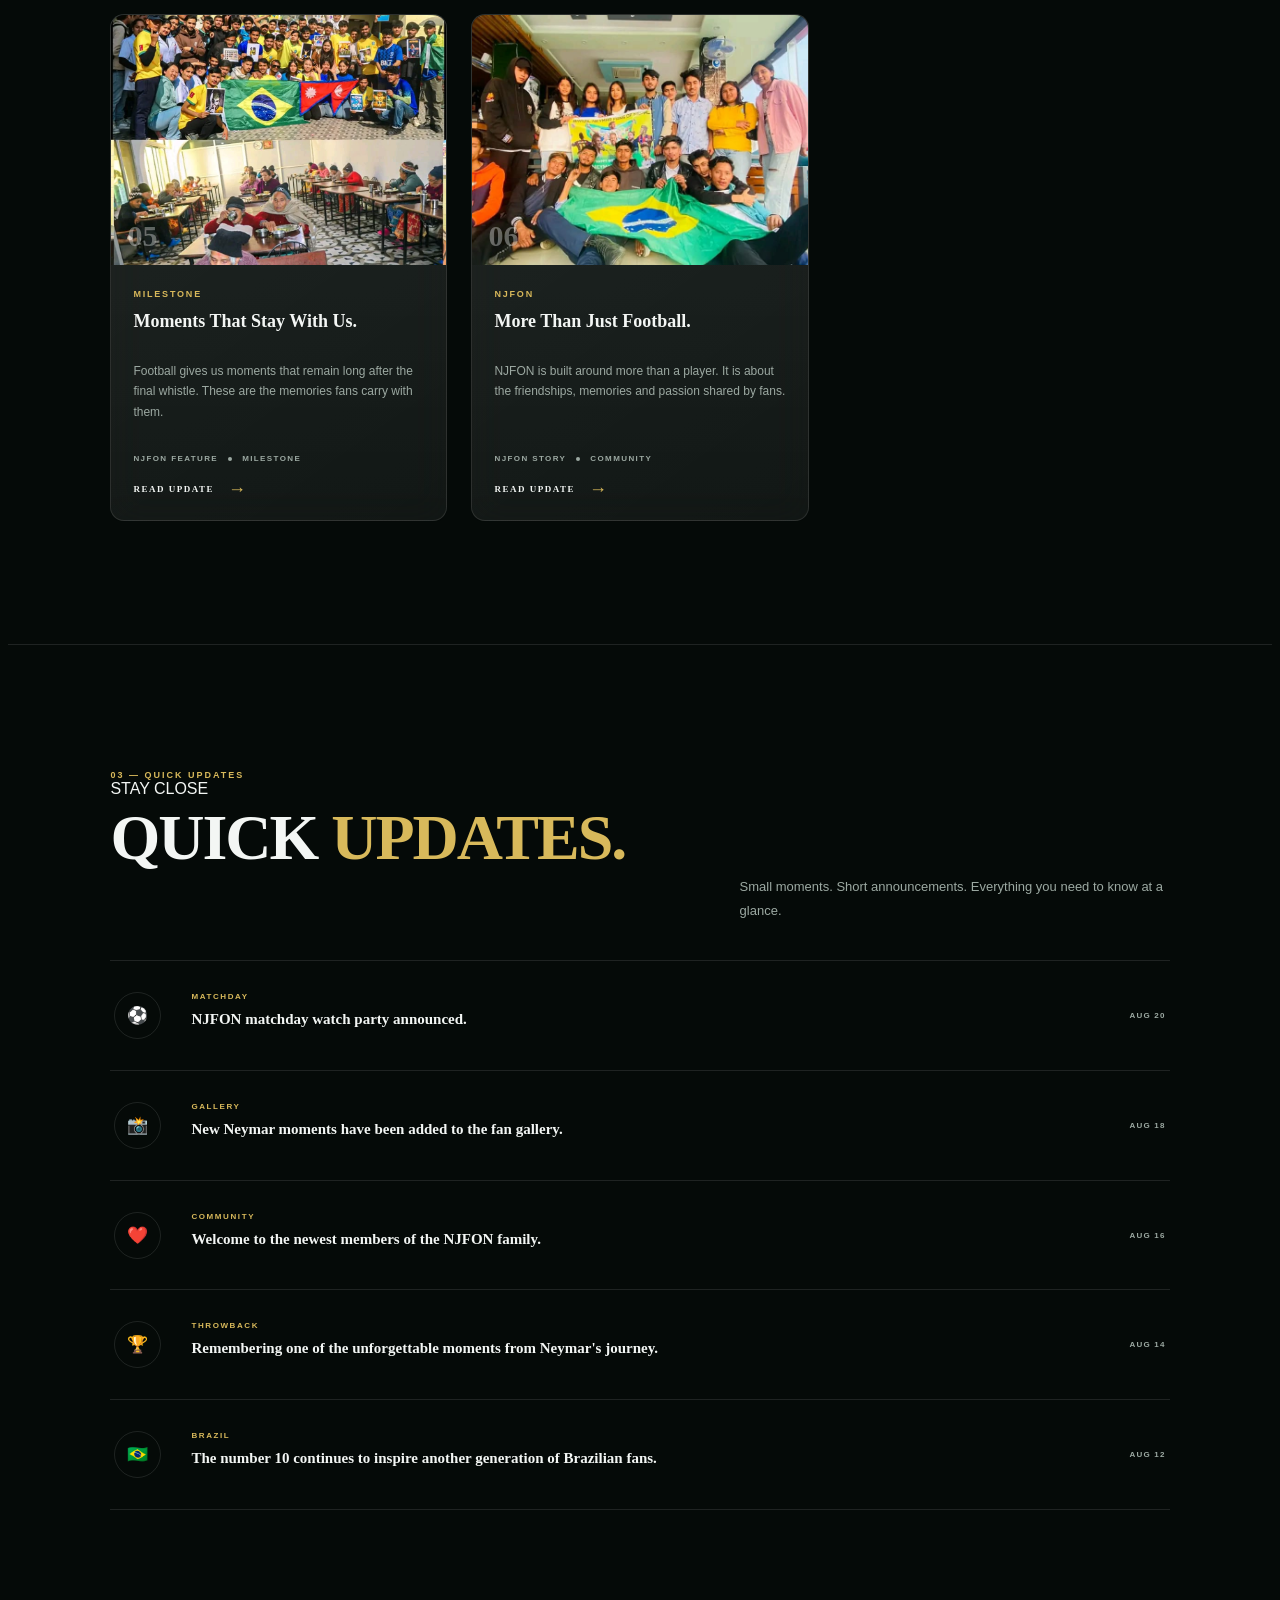
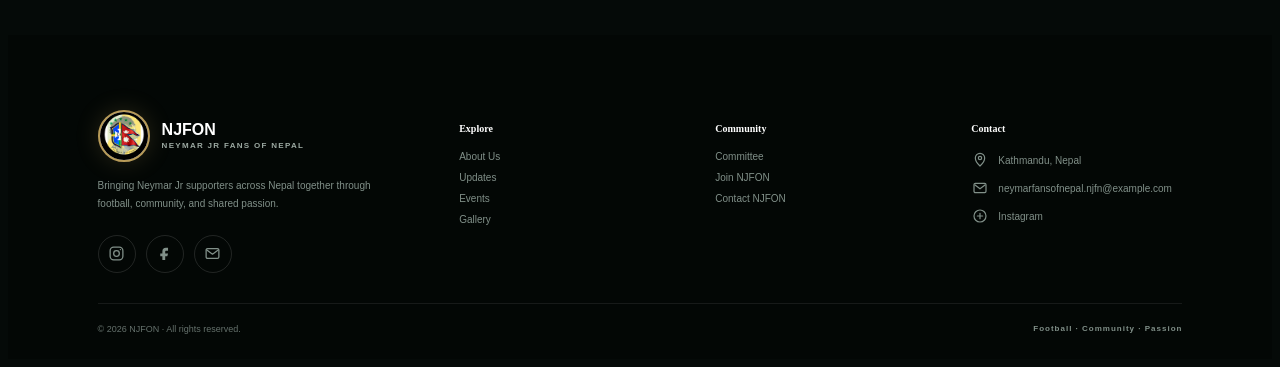
==== commit a6a1904c: "Update headings and references to Brazil" ====
--- a/updates.html
+++ b/updates.html
@@ -211,7 +211,7 @@
 
                     <h3>
                         A Night for
-                        <span>Number 10.</span>
+                        <span>Samba Brazil.</span>
                     </h3>
 
                     <p>
@@ -279,7 +279,7 @@
                         </span>
 
                         <h3>
-                            The Magic of Number 10.
+                            The Magic Brazil.
                         </h3>
 
                         <p>
@@ -332,7 +332,7 @@
                         </span>
 
                         <h3>
-                            Yellow, Green &amp; Number 10.
+                            Yellow, Green &amp; Blue Brazil.
                         </h3>
 
                         <p>
@@ -385,7 +385,7 @@
                         </span>
 
                         <h3>
-                            One Family, One Number 10.
+                            One Family, One Team, One Brazil.
                         </h3>
 
                         <p>
@@ -875,4 +875,4 @@
     <script src="js/cursor.js"></script>
 </body>
 
-</html>+</html>
--- a/css/about.css
+++ b/css/about.css
@@ -0,0 +1,1080 @@
+
+
+
+
+
+body {
+    font-family: "DM Sans", sans-serif;
+    background: var(--bg);
+    color: var(--text);
+    overflow-x: hidden;
+    transition: .5s ease
+}
+
+
+
+a {
+    text-decoration: none;
+    color: inherit
+}
+
+button {
+    font: inherit
+}
+
+img {
+    display: block;
+    max-width: 100%
+}
+
+body::before {
+    content: "10";
+    position: fixed;
+    z-index: -5;
+    right: -55px;
+    bottom: -120px;
+    font: 900 min(46vw, 680px)/1 Montserrat;
+    color: transparent;
+    -webkit-text-stroke: 2px var(--outline);
+    pointer-events: none
+}
+
+body::after {
+    content: "10";
+    position: fixed;
+    z-index: -5;
+    left: -120px;
+    top: 26%;
+    font: 900 300px/1 Montserrat;
+    color: transparent;
+    -webkit-text-stroke: 1px var(--outline);
+    transform: rotate(-12deg);
+    pointer-events: none;
+    opacity: .65
+}
+
+
+
+
+
+
+
+
+
+
+
+
+
+
+
+
+
+
+
+
+
+
+
+.theme-neon {
+    background: linear-gradient(135deg, #00ff85, #faff00, #00b7ff)
+}
+
+.theme-violet {
+    background: linear-gradient(135deg, #ab79da, #6366f1, #31d8f2)
+}
+
+
+
+
+
+.section-pad {
+    padding: 125px clamp(25px, 8vw, 120px);
+    border-top: 1px solid var(--line)
+}
+
+.section-kicker {
+    font-size: 9px;
+    font-weight: 900;
+    letter-spacing: 2px;
+    color: var(--yellow)
+}
+
+.eyebrow {
+    display: inline-flex;
+    align-items: center;
+    gap: 9px;
+    padding: 8px 12px;
+    border: 1px solid rgba(255, 255, 255, .18);
+    border-radius: 50px;
+    background: rgba(0, 0, 0, .18);
+    backdrop-filter: blur(10px);
+    font-size: 9px;
+    font-weight: 900;
+    letter-spacing: 1.4px;
+    text-transform: uppercase
+}
+
+.eyebrow i {
+    width: 7px;
+    height: 7px;
+    border-radius: 50%;
+    background: var(--green);
+    box-shadow: 0 0 12px var(--green)
+}
+
+.about-hero {
+    position: relative;
+    min-height: 820px;
+    display: flex;
+    align-items: flex-end;
+    overflow: hidden
+}
+
+.hero-image,
+.hero-overlay,
+.hero-lines {
+    position: absolute;
+    inset: 0
+}
+
+.hero-image img {
+    width: 100%;
+    height: 100%;
+    object-fit: cover;
+    object-position: center 38%;
+    filter: saturate(.9)
+}
+
+.hero-overlay {
+    background: linear-gradient(90deg, rgba(3, 9, 6, .95) 0%, rgba(3, 9, 6, .68) 42%, rgba(3, 9, 6, .18) 78%), linear-gradient(0deg, var(--bg) 0%, transparent 35%, rgba(0, 0, 0, .18) 100%)
+}
+
+.hero-lines {
+    opacity: .13;
+    background-image: linear-gradient(rgba(255, 255, 255, .1) 1px, transparent 1px), linear-gradient(90deg, rgba(255, 255, 255, .1) 1px, transparent 1px);
+    background-size: 90px 90px;
+    mask-image: linear-gradient(to bottom, transparent, black 30%, black 70%, transparent)
+}
+
+.hero-content {
+    position: relative;
+    z-index: 3;
+    width: min(900px, 78%);
+    margin: 0 clamp(25px, 8vw, 120px) 105px
+}
+
+.about-hero .hero-content,
+.about-hero .hero-content h1,
+.about-hero .hero-content p,
+.about-hero .hero-content .hero-bottom,
+.about-hero .hero-content .eyebrow {
+    color:#fff;
+}
+
+.about-hero .hero-content h1 span {
+    color:transparent;
+    -webkit-text-stroke:1px rgba(255,255,255,.72);
+}
+
+.hero-content h1 {
+    margin-top: 25px;
+    font: 900 clamp(50px, 7vw, 102px)/.91 Montserrat;
+    letter-spacing: -6px
+}
+
+.hero-content h1 span {
+    color: transparent;
+    -webkit-text-stroke: 1px rgba(255, 255, 255, .7)
+}
+
+.hero-content p {
+    max-width: 590px;
+    margin-top: 27px;
+    color: rgba(245, 248, 246, .72);
+    font-size: 15px;
+    line-height: 1.9
+}
+
+.hero-bottom {
+    display: flex;
+    align-items: center;
+    gap: 13px;
+    margin-top: 35px;
+    color: rgba(255, 255, 255, .6);
+    font-size: 8px;
+    font-weight: 900;
+    letter-spacing: 1.7px
+}
+
+.hero-bottom b {
+    width: 26px;
+    height: 1px;
+    background: linear-gradient(90deg, var(--green), var(--yellow), var(--blue))
+}
+
+.hero-mark {
+    position: absolute;
+    right: 4vw;
+    bottom: -45px;
+    z-index: 2;
+    font: 900 min(32vw, 450px)/.8 Montserrat;
+    color: transparent;
+    -webkit-text-stroke: 2px rgba(255, 255, 255, .12);
+    pointer-events: none
+}
+
+.hero-scroll {
+    position: absolute;
+    z-index: 4;
+    right: clamp(25px, 8vw, 120px);
+    bottom: 42px;
+    display: flex;
+    align-items: center;
+    gap: 13px;
+    color: rgba(255, 255, 255, .55);
+    font-size: 7px;
+    font-weight: 900;
+    letter-spacing: 1.8px
+}
+
+.hero-scroll span {
+    width: 38px;
+    height: 1px;
+    background: var(--yellow)
+}
+
+.intro {
+    background: var(--bg)
+}
+
+.intro-grid {
+    display: grid;
+    grid-template-columns: .9fr 1.1fr;
+    gap: 110px;
+    margin-top: 55px
+}
+
+.intro-title .small-word {
+    font-size: 10px;
+    font-weight: 900;
+    letter-spacing: 3px;
+    color: var(--muted)
+}
+
+.intro-title h2 {
+    margin-top: 7px;
+    font: 900 clamp(85px, 14vw, 190px)/.75 Montserrat;
+    letter-spacing: -12px;
+    color: transparent;
+    -webkit-text-stroke: 1px var(--text)
+}
+
+.title-line {
+    width: 115px;
+    height: 4px;
+    margin-top: 25px;
+    background: linear-gradient(90deg, var(--green), var(--yellow), var(--blue))
+}
+
+.intro-copy {
+    max-width: 680px
+}
+
+.intro-copy p {
+    margin-top: 20px;
+    color: var(--muted);
+    font-size: 14px;
+    line-height: 1.95
+}
+
+.intro-copy .lead {
+    margin-top: 0;
+    color: var(--text);
+    font-size: 20px;
+    line-height: 1.7
+}
+
+.statement-section {
+    position: relative;
+    min-height: 510px;
+    display: grid;
+    place-items: center;
+    text-align: center;
+    overflow: hidden;
+    border-top: 1px solid var(--line);
+    border-bottom: 1px solid var(--line)
+}
+
+.statement-glow {
+    position: absolute;
+    width: 700px;
+    height: 350px;
+    background: radial-gradient(ellipse, color-mix(in srgb, var(--green) 18%, transparent), transparent 70%);
+    filter: blur(20px)
+}
+
+.statement {
+    position: relative;
+    z-index: 2
+}
+
+.statement span {
+    display: flex;
+    color: var(--muted);
+    font-size: 9px;
+    font-weight: 900;
+    letter-spacing: 3px
+}
+
+.statement strong {
+    display: flex;
+    margin-top: 22px;
+    font: 900 clamp(40px, 6vw, 85px)/.94 Montserrat;
+    letter-spacing: -4px
+}
+
+.statement strong::first-line {
+    color: transparent;
+    -webkit-text-stroke: 1px var(--text)
+}
+
+.story {
+    background: var(--section)
+}
+
+.story-heading {
+    display: flex;
+    justify-content: space-between;
+    align-items: end;
+    gap: 40px;
+    margin-top: 45px
+}
+
+.story-heading h2 {
+    font: 900 clamp(46px, 6vw, 82px)/.9 Montserrat;
+    letter-spacing: -5px
+}
+
+.story-heading h2 span {
+    color: var(--yellow)
+}
+
+.story-heading p {
+    max-width: 300px;
+    color: var(--muted);
+    font-size: 12px;
+    line-height: 1.7
+}
+
+.story-grid {
+    display: grid;
+    grid-template-columns: .8fr 1.2fr;
+    gap: 100px;
+    align-items: center;
+    margin-top: 90px
+}
+
+.year-block {
+    position: relative;
+    display: flex;
+    align-items: flex-end;
+    min-height: 280px
+}
+
+.year-block span,
+.year-block strong {
+    font: 900 clamp(120px, 17vw, 230px)/.7 Montserrat;
+    letter-spacing: -16px
+}
+
+.year-block span {
+    color: transparent;
+    -webkit-text-stroke: 1px var(--muted)
+}
+
+.year-block strong {
+    color: var(--yellow);
+    margin-left: -10px
+}
+
+.year-block small {
+    position: absolute;
+    left: 5px;
+    bottom: -32px;
+    color: var(--muted);
+    font-size: 8px;
+    font-weight: 900;
+    letter-spacing: 2px
+}
+
+.story-copy {
+    max-width: 650px
+}
+
+.story-copy p {
+    margin-top: 20px;
+    color: var(--muted);
+    font-size: 14px;
+    line-height: 1.95
+}
+
+.story-copy .lead {
+    margin-top: 0;
+    color: var(--text);
+    font-size: 20px;
+    line-height: 1.7
+}
+
+.journey {
+    background: var(--bg)
+}
+
+.journey-intro {
+    max-width: 900px;
+    margin-top: 45px
+}
+
+.journey-intro h2 {
+    font: 900 clamp(44px, 6vw, 80px)/.95 Montserrat;
+    letter-spacing: -5px
+}
+
+.journey-intro h2 span {
+    color: transparent;
+    -webkit-text-stroke: 1px var(--muted)
+}
+
+.journey-track {
+    position: relative;
+    max-width: 1050px;
+    margin: 80px auto 0
+}
+
+.journey-track::before {
+    content: "";
+    position: absolute;
+    left: 96px;
+    top: 0;
+    bottom: 0;
+    width: 1px;
+    background: linear-gradient(var(--green), var(--yellow), var(--blue), transparent)
+}
+
+.journey-item {
+    display: grid;
+    grid-template-columns: 150px 30px 1fr;
+    gap: 25px;
+    min-height: 190px
+}
+
+.journey-year {
+    font: 900 11px Montserrat;
+    color: var(--yellow);
+    letter-spacing: 1px
+}
+
+.journey-dot {
+    position: relative;
+    width: 11px;
+    height: 11px;
+    margin-top: 1px;
+    border-radius: 50%;
+    background: var(--green);
+    box-shadow: 0 0 16px var(--green)
+}
+
+.journey-item span {
+    font-size: 8px;
+    font-weight: 900;
+    letter-spacing: 1.5px;
+    color: var(--muted)
+}
+
+.journey-item h3 {
+    margin-top: 9px;
+    font: 800 25px Montserrat
+}
+
+.journey-item p {
+    max-width: 600px;
+    margin-top: 10px;
+    color: var(--muted);
+    font-size: 12px;
+    line-height: 1.8
+}
+
+.purpose {
+    background: var(--section)
+}
+
+.purpose-head {
+    display: grid;
+    grid-template-columns: 1.2fr .8fr;
+    gap: 80px;
+    align-items: end;
+    margin-top: 45px
+}
+
+.purpose-head h2 {
+    font: 900 clamp(45px, 6vw, 82px)/.9 Montserrat;
+    letter-spacing: -5px
+}
+
+.purpose-head h2 span {
+    color: transparent;
+    -webkit-text-stroke: 1px var(--muted)
+}
+
+.purpose-head p {
+    max-width: 390px;
+    color: var(--muted);
+    font-size: 14px;
+    line-height: 1.9
+}
+
+.purpose-grid {
+    display: grid;
+    grid-template-columns: repeat(3, 1fr);
+    gap: 15px;
+    margin-top: 70px
+}
+
+.purpose-card {
+    min-height: 300px;
+    padding: 28px;
+    border: 1px solid var(--line);
+    border-radius: 24px;
+    background: rgba(255, 255, 255, .02);
+    transition: .35s
+}
+
+.purpose-card:hover {
+    transform: translateY(-8px);
+    border-color: var(--yellow)
+}
+
+.purpose-card span {
+    color: var(--yellow);
+    font-size: 9px;
+    font-weight: 900
+}
+
+.purpose-card h3 {
+    margin-top: 65px;
+    font: 900 25px Montserrat;
+    letter-spacing: 1px
+}
+
+.purpose-card p {
+    margin-top: 13px;
+    color: var(--muted);
+    font-size: 12px;
+    line-height: 1.8
+}
+
+.goals {
+    display: grid;
+    grid-template-columns: .9fr 1.1fr;
+    gap: 90px;
+    background: var(--bg)
+}
+
+.goals-image {
+    position: relative;
+    min-height: 650px;
+    overflow: hidden;
+    border-radius: 25px;
+    border: 1px solid var(--line)
+}
+
+.goals-image::after {
+    content: "";
+    position: absolute;
+    inset: 0;
+    background: linear-gradient(0deg, rgba(3, 9, 6, .8), transparent 60%), linear-gradient(120deg, color-mix(in srgb, var(--green) 20%, transparent), transparent 45%, color-mix(in srgb, var(--blue) 15%, transparent))
+}
+
+.goals-image img {
+    width: 100%;
+    height: 100%;
+    object-fit: cover;
+    object-position: center
+}
+
+.image-tag {
+    position: absolute;
+    z-index: 2;
+    bottom: 24px;
+    left: 24px;
+    padding: 9px 12px;
+    border: 1px solid rgba(255, 255, 255, .2);
+    border-radius: 50px;
+    background: rgba(0, 0, 0, .25);
+    backdrop-filter: blur(10px);
+    font-size: 7px;
+    font-weight: 900;
+    letter-spacing: 1.5px
+}
+
+.goals-content h2 {
+    margin-top: 35px;
+    font: 900 clamp(46px, 6vw, 78px)/.9 Montserrat;
+    letter-spacing: -5px
+}
+
+.goals-content h2 span {
+    color: transparent;
+    -webkit-text-stroke: 1px var(--muted)
+}
+
+.goals-content>.lead {
+    margin-top: 25px;
+    color: var(--muted);
+    font-size: 14px;
+    line-height: 1.8
+}
+
+.goal-list {
+    margin-top: 38px;
+    border-top: 1px solid var(--line)
+}
+
+.goal {
+    display: grid;
+    grid-template-columns: 35px 1fr;
+    gap: 12px;
+    padding: 17px 0;
+    border-bottom: 1px solid var(--line)
+}
+
+.goal b {
+    font-size: 8px;
+    color: var(--yellow)
+}
+
+.goal span {
+    font-size: 12px;
+    line-height: 1.7
+}
+
+.beliefs {
+    background: var(--section)
+}
+
+.beliefs-heading {
+    margin: 45px 0 65px
+}
+
+.beliefs-heading h2 {
+    font: 900 clamp(45px, 6vw, 78px)/.9 Montserrat;
+    letter-spacing: -5px
+}
+
+.beliefs-heading h2 span {
+    color: transparent;
+    -webkit-text-stroke: 1px var(--muted)
+}
+
+.belief-row {
+    display: grid;
+    grid-template-columns: 80px 1fr 1fr;
+    align-items: center;
+    gap: 30px;
+    padding: 28px 0;
+    border-top: 1px solid var(--line)
+}
+
+.belief-row:last-child {
+    border-bottom: 1px solid var(--line)
+}
+
+.belief-row>span {
+    font-size: 9px;
+    color: var(--yellow);
+    font-weight: 900
+}
+
+.belief-row h3 {
+    font: 900 clamp(25px, 3vw, 45px) Montserrat;
+    letter-spacing: -1px
+}
+
+.belief-row p {
+    max-width: 420px;
+    color: var(--muted);
+    font-size: 12px;
+    line-height: 1.8
+}
+
+.vision {
+    position: relative;
+    min-height: 720px;
+    display: flex;
+    align-items: center;
+    padding: 120px clamp(25px, 8vw, 120px);
+    overflow: hidden
+}
+
+.vision-bg {
+    position: absolute;
+    inset: 0;
+    background: linear-gradient(90deg, rgba(3, 9, 6, .96) 10%, rgba(3, 9, 6, .7) 48%, rgba(3, 9, 6, .3)), url("../assets/img/about-2.jpg") center/cover;
+    opacity: .65
+}
+
+.vision-grid {
+    position: absolute;
+    inset: 0;
+    opacity: .09;
+    background-image: linear-gradient(rgba(255, 255, 255, .12) 1px, transparent 1px), linear-gradient(90deg, rgba(255, 255, 255, .12) 1px, transparent 1px);
+    background-size: 80px 80px
+}
+
+.vision-content {
+    position: relative;
+    z-index: 2;
+    max-width: 900px
+}
+
+.vision-label {
+    margin-top: 45px;
+    color: rgba(255, 255, 255, .45);
+    font-size: 8px;
+    font-weight: 900;
+    letter-spacing: 2px
+}
+
+.vision-content h2 {
+    margin-top: 18px;
+    font: 900 clamp(48px, 7vw, 95px)/.9 Montserrat;
+    letter-spacing: -6px
+}
+
+.vision-content h2 span {
+    color: transparent;
+    -webkit-text-stroke: 1px rgba(255, 255, 255, .7)
+}
+
+.vision-copy {
+    max-width: 650px;
+    margin-top: 30px;
+    color: rgba(255, 255, 255, .65);
+    font-size: 14px;
+    line-height: 1.9
+}
+
+.vision-10 {
+    position: absolute;
+    right: -20px;
+    bottom: -100px;
+    font: 900 500px/.75 Montserrat;
+    color: transparent;
+    -webkit-text-stroke: 2px rgba(255, 255, 255, .1)
+}
+
+.closing {
+    position: relative;
+    min-height: 620px;
+    display: flex;
+    flex-direction: column;
+    justify-content: center;
+    text-align: center;
+    overflow: hidden
+}
+
+.closing::before {
+    content: "";
+    position: absolute;
+    width: 650px;
+    height: 350px;
+    left: 50%;
+    top: 50%;
+    transform: translate(-50%, -50%);
+    background: radial-gradient(ellipse, color-mix(in srgb, var(--green) 13%, transparent), transparent 70%);
+    filter: blur(20px)
+}
+
+.closing-top,
+.closing-content {
+    position: relative;
+    z-index: 2
+}
+
+.closing-top {
+    display: flex;
+    justify-content: center;
+    align-items: center;
+    gap: 15px;
+    color: var(--muted);
+    font-size: 8px;
+    font-weight: 900;
+    letter-spacing: 2px
+}
+
+.closing-top i {
+    width: 35px;
+    height: 1px;
+    background: var(--yellow)
+}
+
+.closing-content p {
+    margin-top: 55px;
+    color: var(--muted);
+    font-size: 12px;
+    letter-spacing: 1px
+}
+
+.closing-content h2 {
+    margin-top: 17px;
+    font: 900 clamp(50px, 7vw, 95px)/.88 Montserrat;
+    letter-spacing: -6px
+}
+
+.closing-content h2 span {
+    color: transparent;
+    -webkit-text-stroke: 1px var(--muted)
+}
+
+.closing-btn {
+    display: inline-flex;
+    margin-top: 35px;
+    padding: 14px 22px;
+    border-radius: 12px;
+    background: linear-gradient(110deg, var(--green), var(--blue));
+    font-size: 9px;
+    font-weight: 900;
+    transition: .3s
+}
+
+.closing-btn:hover {
+    transform: translateY(-4px)
+}
+
+
+
+.reveal {
+    opacity: 0;
+    transform: translateY(35px);
+    transition: opacity .8s ease, transform .8s ease
+}
+
+.reveal.show {
+    opacity: 1;
+    transform: none
+}
+
+.journey-item:nth-child(2) {
+    transition-delay: .08s
+}
+
+.journey-item:nth-child(3) {
+    transition-delay: .16s
+}
+
+.journey-item:nth-child(4) {
+    transition-delay: .24s
+}
+
+.purpose-card:nth-child(2) {
+    transition-delay: .1s
+}
+
+.purpose-card:nth-child(3) {
+    transition-delay: .2s
+}
+@media(max-width:1050px) {
+.hero-content {
+        width: 85%
+    }
+
+    .intro-grid,
+    .story-grid,
+    .goals {
+        gap: 55px
+    }
+
+    .journey-track::before {
+        left: 86px
+    }
+}
+
+@media(max-width:800px) {
+.logo-text {
+        display: none
+    }
+.about-hero {
+        min-height: 760px
+    }
+
+    .hero-content {
+        width: calc(100% - 50px);
+        margin: 0 25px 95px
+    }
+
+    .hero-content h1 {
+        font-size: clamp(45px, 12vw, 70px);
+        letter-spacing: -4px
+    }
+
+    .hero-mark {
+        font-size: 55vw;
+        right: -15px;
+        bottom: -10px
+    }
+
+    .hero-scroll {
+        display: none
+    }
+
+    .section-pad {
+        padding: 90px 22px
+    }
+
+    .intro-grid,
+    .story-grid,
+    .goals {
+        grid-template-columns: 1fr;
+        gap: 50px
+    }
+
+    .intro-title h2 {
+        font-size: 110px;
+        letter-spacing: -8px
+    }
+
+    .statement-section {
+        min-height: 420px;
+        padding: 70px 25px
+    }
+
+    .statement strong {
+        letter-spacing: -2px
+    }
+
+    .story-heading,
+    .purpose-head {
+        grid-template-columns: 1fr;
+        display: grid;
+        gap: 25px
+    }
+
+    .story-grid {
+        margin-top: 55px
+    }
+
+    .year-block {
+        min-height: 200px
+    }
+
+    .journey-track {
+        margin-top: 55px
+    }
+
+    .journey-track::before {
+        left: 75px
+    }
+
+    .journey-item {
+        grid-template-columns: 65px 20px 1fr;
+        gap: 12px;
+        min-height: 220px
+    }
+
+    .purpose-grid {
+        grid-template-columns: 1fr;
+        margin-top: 50px
+    }
+
+    .purpose-card {
+        min-height: 240px
+    }
+
+    .purpose-card h3 {
+        margin-top: 50px
+    }
+
+    .goals-image {
+        min-height: 500px
+    }
+
+    .beliefs-heading {
+        margin-bottom: 45px
+    }
+
+    .belief-row {
+        grid-template-columns: 35px 1fr;
+        gap: 15px
+    }
+
+    .belief-row p {
+        grid-column: 2
+    }
+
+    .vision {
+        min-height: 650px;
+        padding: 90px 22px
+    }
+
+    .vision-content h2 {
+        letter-spacing: -3px
+    }
+
+    .vision-10 {
+        font-size: 350px
+    }
+
+    .closing {
+        min-height: 520px
+    }
+
+    .about-footer {
+        flex-direction: column;
+        gap: 15px;
+        text-align: center
+    }
+}
+
+@media(max-width:480px) {
+    .hero-content p {
+        font-size: 13px
+    }
+
+    .hero-bottom {
+        gap: 8px;
+        font-size: 7px
+    }
+
+    .hero-bottom b {
+        width: 16px
+    }
+
+    .intro-title h2 {
+        font-size: 85px
+    }
+
+    .journey-track::before {
+        left: 61px
+    }
+
+    .journey-item {
+        grid-template-columns: 50px 20px 1fr
+    }
+
+    .journey-item h3 {
+        font-size: 20px
+    }
+
+    .purpose-head h2,
+    .goals-content h2,
+    .beliefs-heading h2 {
+        letter-spacing: -3px
+    }
+
+    .vision-content h2 {
+        font-size: 48px
+    }
+
+    .vision-10 {
+        font-size: 280px
+    }
+}
--- a/css/footer.css
+++ b/css/footer.css
@@ -0,0 +1,384 @@
+/* =========================================================
+   FOOTER
+========================================================= */
+
+footer {
+
+    background: #030705;
+
+    color: #fff;
+
+    padding: 75px clamp(20px, 7vw, 90px) 25px;
+
+}
+
+.footer-grid {
+
+    max-width: 1180px;
+
+    margin: auto;
+
+    display: grid;
+
+    grid-template-columns: 1.5fr 1fr 1fr 1fr;
+
+    gap: 45px;
+
+}
+
+
+/* =========================================================
+   FOOTER BRAND
+========================================================= */
+
+.footer-brand p {
+
+    max-width: 300px;
+
+    margin-top: 15px;
+
+    color: #819089;
+
+    font-size: 10px;
+
+    line-height: 1.8;
+
+}
+
+
+/* =========================================================
+   FOOTER COLUMNS
+========================================================= */
+
+.footer-column h4 {
+
+    font-family: Montserrat;
+
+    font-size: 10px;
+
+    margin-bottom: 17px;
+
+}
+
+.footer-column a {
+
+    display: block;
+
+    margin-bottom: 10px;
+
+    color: #819089;
+
+    font-size: 10px;
+
+    transition: .2s ease;
+
+}
+
+.footer-column a:hover {
+
+    color: #fff;
+
+    transform: translateX(3px);
+
+}
+
+
+/* =========================================================
+   SOCIAL ICONS
+========================================================= */
+
+.footer-social {
+
+    display: flex;
+
+    align-items: center;
+
+    gap: 10px;
+
+    margin-top: 22px;
+
+}
+
+.footer-social a {
+
+    width: 36px;
+
+    height: 36px;
+
+    display: flex;
+
+    align-items: center;
+
+    justify-content: center;
+
+    border: 1px solid rgba(255,255,255,.12);
+
+    border-radius: 50%;
+
+    color: #819089;
+
+    transition: .3s ease;
+
+}
+
+.footer-social a svg {
+
+    width: 17px;
+
+    height: 17px;
+
+}
+
+.footer-social a:hover {
+
+    color: var(--yellow);
+
+    border-color: var(--yellow);
+
+    transform: translateY(-3px);
+
+}
+
+
+/* =========================================================
+   CONTACT ICONS
+========================================================= */
+
+.footer-contact-item {
+
+    display: flex !important;
+
+    align-items: center;
+
+    gap: 9px;
+
+}
+
+.footer-icon {
+
+    width: 18px;
+
+    height: 18px;
+
+    display: flex;
+
+    align-items: center;
+
+    justify-content: center;
+
+    flex-shrink: 0;
+
+}
+
+.footer-icon svg {
+
+    width: 16px;
+
+    height: 16px;
+
+}
+
+
+/* =========================================================
+   FOOTER BOTTOM
+========================================================= */
+
+.footer-bottom {
+
+    max-width: 1180px;
+
+    margin: 30px auto 0;
+
+    padding-top: 20px;
+
+    border-top: 1px solid rgba(255,255,255,.08);
+
+    display: flex;
+
+    justify-content: space-between;
+
+    align-items: center;
+
+    color: #65716c;
+
+    font-size: 9px;
+
+}
+
+
+/* LEFT SIDE */
+
+.footer-bottom-left {
+
+    text-align: left;
+
+}
+
+
+/* RIGHT SIDE */
+
+.footer-bottom-right {
+
+    text-align: right;
+
+    color: #819089;
+
+    font-size: 8px;
+
+    font-weight: 700;
+
+    letter-spacing: 1px;
+
+}
+
+
+/* =========================================================
+   DEVELOPER CREDIT
+========================================================= */
+
+.footer-developer {
+
+    margin-top: 18px;
+
+    text-align: center;
+
+    color: #819089;
+
+    font-size: 9px;
+
+    letter-spacing: .4px;
+
+}
+
+
+/* ASMita */
+
+.footer-developer a {
+
+    color: var(--yellow);
+
+    font-family: Montserrat;
+
+    font-size: 11px;
+
+    font-weight: 700;
+
+    text-decoration: none;
+
+    transition: .25s ease;
+
+}
+
+.footer-developer a:hover {
+
+    opacity: .75;
+
+    text-decoration: underline;
+
+}
+
+
+/* =========================================================
+   GREEN HEART
+========================================================= */
+
+.footer-heart {
+
+    color: #25d366;
+
+    font-size: 13px;
+
+    margin: 0 4px;
+
+    display: inline-block;
+
+    animation: heartPulse 1.8s infinite;
+
+}
+
+@keyframes heartPulse {
+
+    0%, 100% {
+
+        transform: scale(1);
+
+    }
+
+    50% {
+
+        transform: scale(1.15);
+
+    }
+
+}
+
+
+/* =========================================================
+   TABLET
+========================================================= */
+
+@media (max-width: 768px) {
+
+    .footer-grid {
+
+        grid-template-columns: 1fr 1fr;
+
+        gap: 35px 25px;
+
+    }
+
+    .footer-social {
+
+        margin-top: 18px;
+
+    }
+
+}
+
+
+/* =========================================================
+   MOBILE
+========================================================= */
+
+@media (max-width: 600px) {
+
+    .footer-grid {
+
+        grid-template-columns: 1fr;
+
+    }
+
+    .footer-social a {
+
+        width: 38px;
+
+        height: 38px;
+
+    }
+
+    .footer-bottom {
+
+        flex-direction: column;
+
+        justify-content: center;
+
+        gap: 8px;
+
+        text-align: center;
+
+    }
+
+    .footer-bottom-left,
+    .footer-bottom-right {
+
+        text-align: center;
+
+    }
+
+    .footer-developer {
+
+        margin-top: 16px;
+
+    }
+
+}
--- a/css/updates.css
+++ b/css/updates.css
@@ -0,0 +1,687 @@
+
+
+/* =========================================================
+   PAGE HERO
+========================================================= */
+
+.update-hero {
+    position: relative;
+}
+
+
+/* =========================================================
+   INTRO / PAGE HEADING
+========================================================= */
+
+.updates-heading,
+.quick-heading {
+    display: flex;
+    align-items: flex-end;
+    justify-content: space-between;
+    gap: 60px;
+    margin-bottom: 50px;
+}
+
+.updates-heading h2,
+.quick-heading h2 {
+    margin-top: 10px;
+    font: 900 clamp(42px, 5vw, 76px)/.95 Montserrat;
+    letter-spacing: -2px;
+    color: var(--text);
+}
+
+.updates-heading h2 span,
+.quick-heading h2 span {
+    color: var(--yellow);
+}
+
+.updates-heading > p,
+.quick-heading > p {
+    max-width: 430px;
+    margin: 0;
+    color: var(--muted);
+    font-size: 13px;
+    line-height: 1.8;
+}
+
+
+/* =========================================================
+   FEATURED UPDATE
+========================================================= */
+
+.featured-update {
+    display: grid;
+    grid-template-columns: 1.2fr .8fr;
+    min-height: 520px;
+    margin-bottom: 28px;
+    border: 1px solid var(--line);
+    border-radius: 16px;
+    overflow: hidden;
+    background:linear-gradient(145deg,var(--glass-strong),var(--glass));
+    backdrop-filter:blur(18px);
+    -webkit-backdrop-filter:blur(18px);
+    transition:
+        transform .4s ease,
+        border-color .4s ease;
+}
+
+.featured-update:hover {
+    transform: translateY(-5px);
+    border-color: rgba(255, 255, 255, .25);
+}
+
+
+.featured-update-image {
+    position: relative;
+    min-height: 520px;
+    overflow: hidden;
+}
+
+
+.featured-update-image img {
+    width: 100%;
+    height: 100%;
+    object-fit: cover;
+    object-position: center;
+    transition: transform .8s ease;
+}
+
+
+.featured-update:hover .featured-update-image img {
+    transform: scale(1.05);
+}
+
+
+.featured-overlay {
+    position: absolute;
+    inset: 0;
+    background:
+        linear-gradient(
+            180deg,
+            rgba(0, 0, 0, .05) 30%,
+            rgba(0, 0, 0, .7) 100%
+        );
+}
+
+
+.featured-number {
+    position: absolute;
+    left: 28px;
+    bottom: 24px;
+    font: 900 70px/1 Montserrat;
+    color: rgba(255, 255, 255, .2);
+}
+
+
+.featured-update-content {
+    display: flex;
+    flex-direction: column;
+    justify-content: center;
+    padding: 55px 48px;
+}
+
+
+.update-tag {
+    display: inline-block;
+    width: fit-content;
+    color: var(--yellow);
+    font-size: 9px;
+    font-weight: 900;
+    letter-spacing: 1.8px;
+    text-transform: uppercase;
+}
+
+
+.featured-update-content h3 {
+    margin-top: 18px;
+    font: 900 clamp(28px, 3vw, 46px)/1.05 Montserrat;
+    letter-spacing: -1.2px;
+    color: var(--text);
+}
+
+
+.featured-update-content h3 span {
+    color: var(--yellow);
+}
+
+
+.featured-update-content p {
+    margin-top: 24px;
+    color: var(--muted);
+    font-size: 14px;
+    line-height: 1.85;
+}
+
+
+.featured-update-content .featured-description {
+    margin-top: 12px;
+}
+
+
+.update-meta {
+    display: flex;
+    align-items: center;
+    gap: 10px;
+    margin-top: 26px;
+    color: var(--muted);
+    font-size: 8px;
+    font-weight: 900;
+    letter-spacing: 1.4px;
+    text-transform: uppercase;
+}
+
+
+.update-meta span:nth-child(2) {
+    width: 4px;
+    height: 4px;
+    border-radius: 50%;
+    background: var(--muted);
+}
+
+
+.read-update {
+    display: inline-flex;
+    align-items: center;
+    gap: 14px;
+    width: fit-content;
+    margin-top: 28px;
+    padding: 0;
+    border: 0;
+    background: transparent;
+    color: var(--text);
+    font: 900 9px/1 Montserrat;
+    letter-spacing: 1.5px;
+    cursor: pointer;
+    text-transform: uppercase;
+}
+
+
+.read-update span {
+    color: var(--yellow);
+    font-size: 18px;
+    transition: transform .3s ease;
+}
+
+
+.read-update:hover span {
+    transform: translateX(6px);
+}
+
+
+/* =========================================================
+   UPDATE GRID
+========================================================= */
+
+.updates-grid {
+    display: grid;
+    grid-template-columns: repeat(3, minmax(0, 1fr));
+    gap: 24px;
+}
+
+
+/* =========================================================
+   UPDATE CARD
+========================================================= */
+
+.update-card {
+    position: relative;
+    display: flex;
+    flex-direction: column;
+    min-height: 0;
+    height: 100%;
+    overflow: hidden;
+    border: 1px solid var(--line);
+    border-radius: 14px;
+    background:linear-gradient(145deg,var(--glass-strong),var(--glass));
+    backdrop-filter:blur(18px);
+    -webkit-backdrop-filter:blur(18px);
+    transition:
+        transform .4s ease,
+        border-color .4s ease;
+}
+
+
+.update-card:hover {
+    transform: translateY(-6px);
+    border-color: color-mix(in srgb,var(--yellow) 24%,var(--line));
+}
+
+
+.update-image {
+    position: relative;
+    height: 250px;
+    overflow: hidden;
+}
+
+
+.update-image img {
+    width: 100%;
+    height: 100%;
+    object-fit: cover;
+    transition: transform .6s ease;
+}
+
+
+.update-card:hover .update-image img {
+    transform: scale(1.07);
+}
+
+
+.update-index {
+    position: absolute;
+    left: 16px;
+    bottom: 14px;
+    font: 900 30px/1 Montserrat;
+    color: rgba(255, 255, 255, .35);
+}
+
+
+.update-body {
+    display: flex;
+    flex-direction: column;
+    flex:1;
+    padding: 24px 22px 22px;
+    background:linear-gradient(180deg,rgba(255,255,255,.025),transparent);
+}
+
+
+.update-body h3 {
+    margin-top: 11px;
+    font: 800 18px/1.3 Montserrat;
+    color: var(--text);
+}
+
+
+.update-body p {
+    margin-top: 10px;
+    color: var(--muted);
+    font-size: 12px;
+    line-height: 1.7;
+}
+
+
+.update-body .update-meta {
+    margin-top: auto;
+    padding-top: 18px;
+}
+
+
+.update-body .read-update {
+    margin-top: 17px;
+}
+
+
+/* =========================================================
+   QUICK UPDATES
+========================================================= */
+
+.quick-section {
+    position: relative;
+}
+
+
+.quick-heading {
+    margin-bottom: 38px;
+}
+
+
+.quick-list {
+    border-top: 1px solid var(--line);
+}
+
+
+.quick-item {
+    display: grid;
+    grid-template-columns: 55px 1fr auto;
+    align-items: center;
+    gap: 22px;
+    padding: 24px 4px;
+    border-bottom: 1px solid var(--line);
+    transition:
+        padding-left .3s ease,
+        background .3s ease;
+}
+
+
+.quick-item:hover {
+    padding-left: 12px;
+}
+
+
+.quick-icon {
+    display: flex;
+    align-items: center;
+    justify-content: center;
+    width: 45px;
+    height: 45px;
+    border: 1px solid var(--line);
+    border-radius: 50%;
+    font-size: 17px;
+}
+
+
+.quick-content > span {
+    color: var(--yellow);
+    font-size: 8px;
+    font-weight: 900;
+    letter-spacing: 1.6px;
+    text-transform: uppercase;
+}
+
+
+.quick-content h3 {
+    margin-top: 6px;
+    font: 700 15px/1.45 Montserrat;
+    color: var(--text);
+}
+
+
+.quick-item time {
+    color: var(--muted);
+    font-size: 8px;
+    font-weight: 900;
+    letter-spacing: 1.2px;
+}
+
+
+/* =========================================================
+   FULL UPDATE READER
+========================================================= */
+
+.update-reader {
+    position: fixed;
+    z-index: 9999;
+    inset: 0;
+    overflow-y: auto;
+    padding: 80px 30px;
+    background: var(--bg);
+    opacity: 0;
+    visibility: hidden;
+    transform: translateY(20px);
+    transition:
+        opacity .35s ease,
+        visibility .35s ease,
+        transform .35s ease;
+}
+
+
+.update-reader.active {
+    opacity: 1;
+    visibility: visible;
+    transform: translateY(0);
+}
+
+
+.reader-inner {
+    width: min(920px, 100%);
+    margin: 0 auto;
+}
+
+
+.reader-close {
+    display: inline-flex;
+    align-items: center;
+    gap: 12px;
+    padding: 0;
+    border: 0;
+    background: transparent;
+    color: var(--muted);
+    font: 900 9px/1 Montserrat;
+    letter-spacing: 1.4px;
+    cursor: pointer;
+    transition: color .3s ease;
+}
+
+
+.reader-close span {
+    color: var(--yellow);
+    font-size: 18px;
+    transition: transform .3s ease;
+}
+
+
+.reader-close:hover {
+    color: var(--text);
+}
+
+
+.reader-close:hover span {
+    transform: translateX(-5px);
+}
+
+
+.reader-category {
+    margin-top: 60px;
+    color: var(--yellow);
+    font-size: 9px;
+    font-weight: 900;
+    letter-spacing: 2px;
+    text-transform: uppercase;
+}
+
+
+.reader-inner h2 {
+    max-width: 900px;
+    margin-top: 14px;
+    font: 900 clamp(40px, 6vw, 76px)/1 Montserrat;
+    letter-spacing: -2px;
+    color: var(--text);
+}
+
+
+.reader-meta {
+    display: flex;
+    align-items: center;
+    gap: 10px;
+    margin-top: 20px;
+    color: var(--muted);
+    font-size: 8px;
+    font-weight: 900;
+    letter-spacing: 1.5px;
+}
+
+
+.reader-meta span:nth-child(2) {
+    width: 4px;
+    height: 4px;
+    border-radius: 50%;
+    background: var(--muted);
+}
+
+
+.reader-image {
+    height: 500px;
+    margin-top: 45px;
+    overflow: hidden;
+    border-radius: 15px;
+}
+
+
+.reader-image img {
+    width: 100%;
+    height: 100%;
+    object-fit: cover;
+}
+
+
+.reader-content {
+    width: min(720px, 100%);
+    margin: 50px auto 100px;
+}
+
+
+.reader-content p {
+    margin-top: 24px;
+    color: var(--muted);
+    font-size: 15px;
+    line-height: 2;
+}
+
+
+.reader-content p:first-child {
+    margin-top: 0;
+    color: var(--text);
+    font-size: 18px;
+    line-height: 1.9;
+}
+
+
+body.reader-open {
+    overflow: hidden;
+}
+
+
+/* =========================================================
+   RESPONSIVE — TABLET
+========================================================= */
+
+@media (max-width: 1100px) {
+
+    .featured-update {
+        grid-template-columns: 1fr;
+    }
+
+    .featured-update-image {
+        min-height: 430px;
+    }
+
+    .featured-update-content {
+        padding: 40px;
+    }
+
+   .updates-grid {
+        grid-template-columns: repeat(2,minmax(0,1fr));
+    }
+
+}
+
+
+/* =========================================================
+   RESPONSIVE — MOBILE
+========================================================= */
+
+@media (max-width: 700px) {
+
+    .updates-heading,
+    .quick-heading {
+        display: block;
+    }
+
+    .updates-heading > p,
+    .quick-heading > p {
+        margin-top: 24px;
+    }
+
+
+    .featured-update-image {
+        min-height: 300px;
+    }
+
+
+    .featured-update-content {
+        padding: 30px 24px;
+    }
+
+
+    .featured-update-content h3 {
+        font-size: 30px;
+    }
+
+
+    .update-card {
+        grid-template-columns:1fr;
+    }
+
+
+    .update-image {
+        height:240px;
+        min-height:240px;
+    }
+
+
+    .update-body {
+        min-height:250px;
+    }
+
+
+    .quick-item {
+        grid-template-columns: 45px 1fr;
+        gap: 15px;
+    }
+
+
+    .quick-item time {
+        grid-column: 2;
+        margin-top: -8px;
+    }
+
+
+    .reader-image {
+        height: 300px;
+        margin-top: 32px;
+    }
+
+
+    .update-reader {
+        padding: 45px 20px;
+    }
+
+
+    .reader-category {
+        margin-top: 45px;
+    }
+
+
+    .reader-inner h2 {
+        font-size: 38px;
+        letter-spacing: -1px;
+    }
+
+
+    .reader-content {
+        margin-top: 35px;
+    }
+
+}
+
+
+/* =========================================================
+   SMALL MOBILE
+========================================================= */
+
+@media (max-width: 420px) {
+
+    .featured-update-content {
+        padding: 26px 20px;
+    }
+
+
+    .update-body {
+        padding: 24px 20px;
+    }
+
+
+    .quick-item {
+        padding: 20px 0;
+    }
+
+
+    .reader-inner h2 {
+        font-size: 32px;
+    }
+
+
+    .reader-image {
+        height: 240px;
+    }
+
+}
+
+/* Consistent update cards on smaller screens */
+@media (max-width:1000px) {
+    .updates-grid { grid-template-columns:repeat(2,minmax(0,1fr)); }
+}
+@media (max-width:650px) {
+    .updates-grid { grid-template-columns:1fr; gap:20px; }
+    .update-image { height:230px; }
+}
--- a/css/theme.css
+++ b/css/theme.css
@@ -0,0 +1,165 @@
+/* =========================================================
+   NJFON — SHARED GLASS THEME SYSTEM
+========================================================= */
+:root {
+    --green:#4fa879; --blue:#5f7fae; --yellow:#d8b95b; --gold:#b89b58;
+    --cyan:#63a9ad; --purple:#8b7bb2;
+    --bg:#050a08; --section:#0a120e; --card:rgba(255,255,255,.045); --card2:rgba(255,255,255,.065);
+    --text:#f3f6f4; --muted:#9ca9a2; --line:rgba(255,255,255,.105);
+    --nav:rgba(5,10,8,.58); --cursor:#d8b95b; --outline:rgba(255,255,255,.06);
+    --glass:rgba(255,255,255,.055); --glass-strong:rgba(255,255,255,.085);
+}
+body.theme-blend { --green:#4fa879; --blue:#5f7fae; --yellow:#d8b95b; --gold:#b89b58; --cyan:#63a9ad; --purple:#8b7bb2; }
+body.theme-emerald { --green:#5cae89; --blue:#4e8d78; --yellow:#b8ca72; --gold:#8caf79; --cyan:#67b59d; --purple:#769f8c; }
+body.theme-royal { --green:#5e9ca5; --blue:#6e82bd; --yellow:#7faec0; --gold:#7890b8; --cyan:#6cb8c1; --purple:#858bc0; }
+body.theme-golden { --green:#b18a4d; --blue:#8c7850; --yellow:#d8b967; --gold:#c19b52; --cyan:#b69b69; --purple:#9d8054; }
+body.theme-neon { --green:#71b697; --blue:#66a5bd; --yellow:#b9bd72; --gold:#6eb4a6; --cyan:#6fb8bd; --purple:#a07db0; }
+body.theme-violet { --green:#927bb0; --blue:#7d83b7; --yellow:#b29bb7; --gold:#9a82b4; --cyan:#7daeb6; --purple:#9a80ae; }
+
+/* Theme picker is injected AFTER the navbar so its text can never appear above it. */
+.theme-panel {
+    position:fixed;
+    top:94px;
+    right:clamp(16px,5vw,70px);
+    width:290px;
+    padding:16px;
+    z-index:9100;
+    background:linear-gradient(145deg,rgba(255,255,255,.10),rgba(255,255,255,.045));
+    border:1px solid var(--line);
+    border-radius:18px;
+    box-shadow:0 24px 60px rgba(0,0,0,.28),inset 0 1px 0 rgba(255,255,255,.08);
+    backdrop-filter:blur(24px);
+    opacity:0;
+    visibility:hidden;
+    pointer-events:none;
+    transform:translateY(-8px) scale(.98);
+    transition:.22s ease;
+}
+.theme-panel.open { opacity:1; visibility:visible; pointer-events:auto; transform:none; }
+.theme-title { margin-bottom:10px; color:var(--text); font:800 11px Montserrat,sans-serif; text-transform:uppercase; }
+.theme-title span { display:block; margin-top:4px; color:var(--muted); font:500 10px "DM Sans",sans-serif; text-transform:none; }
+.theme-option {
+    width:100%; display:flex; align-items:center; gap:10px; padding:10px;
+    border:1px solid transparent; border-radius:11px; background:transparent;
+    color:var(--text); text-align:left; cursor:pointer; transition:.2s ease;
+}
+.theme-option:hover { background:color-mix(in srgb,var(--text) 6%,transparent); border-color:var(--line); }
+.theme-option strong { display:block; font-size:10px; }
+.theme-option small { display:block; margin-top:2px; color:var(--muted); font-size:8px; }
+.theme-dot { width:28px; height:28px; flex:0 0 28px; border-radius:50%; }
+.theme-dot.theme-blend { background:linear-gradient(135deg,#00a651,#ffd21c,#1769d1); }
+.theme-dot.theme-emerald { background:linear-gradient(135deg,#00d084,#b7ef45,#087f5b); }
+.theme-dot.theme-royal { background:linear-gradient(135deg,#00b8d9,#4169ff,#7c83ff); }
+.theme-dot.theme-golden { background:linear-gradient(135deg,#ffe05a,#e29a19,#8d6212); }
+.theme-dot.theme-neon { background:linear-gradient(135deg,#79e0ae,#faff00,#00b7ff); }
+.theme-dot.theme-violet { background:linear-gradient(135deg,#a855f7,#6366f1,#22d3ee); }
+
+/* Shared light mode. */
+body.light {
+    --bg:#f4f8f5; --section:#eaf2ed; --card:#ffffff; --card2:#f7faf8;
+    --text:#102018; --muted:#5d6d64; --line:rgba(16,32,24,.12); --nav:rgba(255,255,255,.78);
+    --outline:rgba(16,32,24,.08);
+}
+
+@media(max-width:520px) {
+    .theme-panel { top:80px; right:12px; width:min(290px,calc(100vw - 24px)); }
+}
+
+/* =========================================================
+   GLOBAL GLASS BACKGROUND — soft, translucent and theme-aware
+========================================================= */
+html, body {
+    min-height: 100%;
+}
+
+body {
+    position: relative;
+    background:
+        radial-gradient(circle at 12% 18%, color-mix(in srgb, var(--green) 10%, transparent), transparent 32%),
+        radial-gradient(circle at 88% 30%, color-mix(in srgb, var(--blue) 9%, transparent), transparent 34%),
+        radial-gradient(circle at 50% 88%, color-mix(in srgb, var(--purple) 7%, transparent), transparent 38%),
+        var(--bg);
+    background-attachment: fixed;
+}
+
+/* Frosted color orbs behind the content. They stay subtle so the text remains clear. */
+body::after {
+    content: "";
+    position: fixed;
+    inset: -18%;
+    z-index: -10;
+    pointer-events: none;
+    background:
+        radial-gradient(circle at 20% 25%, color-mix(in srgb, var(--green) 13%, transparent), transparent 24%),
+        radial-gradient(circle at 80% 22%, color-mix(in srgb, var(--blue) 11%, transparent), transparent 25%),
+        radial-gradient(circle at 58% 78%, color-mix(in srgb, var(--yellow) 7%, transparent), transparent 22%);
+    filter: blur(55px);
+    opacity: .8;
+}
+
+/* Let section surfaces show the soft background through them. */
+section,
+main,
+.page-section,
+.events-section,
+.updates-section,
+.gallery-section,
+.about-section,
+.contact-section {
+    background-color: transparent;
+}
+
+/* Existing section variable becomes a frosted surface rather than a solid block. */
+:root {
+    --section: rgba(255,255,255,.018);
+}
+
+body.light {
+    --section: rgba(255,255,255,.48);
+}
+
+/* Glass panels used across pages. */
+.glass-panel,
+.card,
+.news-card,
+.update-card,
+.event-card,
+.committee-card,
+.gallery-card {
+    background: linear-gradient(145deg, var(--glass-strong), var(--glass));
+    border-color: var(--line);
+    backdrop-filter: blur(18px) saturate(115%);
+    -webkit-backdrop-filter: blur(18px) saturate(115%);
+}
+
+
+/* =========================================================
+   NJFON SHARED DOT CURSOR
+   One consistent cursor across the whole site.
+========================================================= */
+.cursor {
+    position: fixed;
+    width: 9px;
+    height: 9px;
+    border-radius: 50%;
+    background: var(--cursor);
+    box-shadow: 0 0 12px color-mix(in srgb, var(--cursor) 60%, transparent);
+    pointer-events: none;
+    z-index: 99999;
+    transform: translate(-50%, -50%);
+    transition: width .12s ease, height .12s ease;
+}
+.cursor-trail {
+    position: fixed;
+    width: 5px;
+    height: 5px;
+    border-radius: 50%;
+    background: var(--cursor);
+    opacity: .34;
+    pointer-events: none;
+    z-index: 99990;
+    transform: translate(-50%, -50%);
+}
+@media (pointer: coarse) {
+    .cursor, .cursor-trail { display:none !important; }
+}
--- a/css/nav.css
+++ b/css/nav.css
@@ -0,0 +1,418 @@
+.nav {
+    position: fixed;
+    top: 0;
+    left: 0;
+    width: 100%;
+    height: 82px;
+    z-index: 9000;
+    display: flex;
+    align-items: center;
+    padding: 0 clamp(18px, 5vw, 70px);
+    background: var(--nav);
+    backdrop-filter: blur(28px);
+    border-bottom: 1px solid var(--line);
+}
+
+.logo {
+    display: flex;
+    align-items: center;
+    gap: 12px;
+    flex: 0 0 auto;
+}
+
+.logo-circle {
+    width: 48px;
+    height: 48px;
+    border-radius: 50%;
+    overflow: hidden;
+    background: #fff;
+    border: 2px solid var(--gold);
+    box-shadow: 0 0 25px color-mix(in srgb, var(--gold) 20%, transparent);
+}
+
+.logo-circle img {
+    width: 100%;
+    height: 100%;
+    object-fit: cover;
+}
+
+.logo-text {
+    font-family: Montserrat, sans-serif;
+    font-size: 16px;
+    font-weight: 900;
+}
+
+.logo-text small {
+    display: block;
+    margin-top: 2px;
+    color: var(--muted);
+    font-family: "DM Sans", sans-serif;
+    font-size: 8px;
+    letter-spacing: 1.3px;
+    text-transform: uppercase;
+}
+
+.nav-links {
+    display: flex;
+    align-items: center;
+    gap: 27px;
+    margin-left: auto;
+    margin-right: 25px;
+    flex: 0 1 auto;
+    min-width: 0;
+    white-space: nowrap;
+}
+
+.nav-links a {
+    position: relative;
+    padding: 10px 0;
+    color: var(--muted);
+    font-size: 10px;
+    font-weight: 800;
+    text-transform: uppercase;
+    transition: .25s ease;
+}
+
+.nav-links a:hover,
+.nav-links a.active {
+    color: var(--text);
+}
+
+.nav-links a.active::after {
+    content: "";
+    position: absolute;
+    left: 0;
+    right: 0;
+    bottom: 1px;
+    height: 2px;
+    border-radius: 10px;
+    background: linear-gradient(90deg, var(--green), var(--yellow), var(--blue));
+}
+
+.nav-actions {
+    display: flex;
+    align-items: center;
+    gap: 8px;
+    flex: 0 0 auto;
+}
+
+.icon-btn {
+    width: 40px;
+    height: 40px;
+    display: grid;
+    place-items: center;
+    border: 1px solid var(--line);
+    border-radius: 12px;
+    background: color-mix(in srgb, var(--card) 65%, transparent);
+    color: var(--text);
+    cursor: pointer;
+    transition: .25s ease;
+}
+
+.icon-btn:hover {
+    border-color: var(--yellow);
+    transform: translateY(-2px);
+    box-shadow: 0 8px 25px color-mix(in srgb, var(--yellow) 15%, transparent);
+}
+
+.icon-btn svg {
+    width: 17px;
+    height: 17px;
+    fill: none;
+    stroke: currentColor;
+    stroke-width: 1.7;
+    stroke-linecap: round;
+    stroke-linejoin: round;
+}
+
+.contact-btn {
+    display: flex;
+    align-items: center;
+    gap: 8px;
+    padding: 12px 18px;
+    border-radius: 12px;
+    background: linear-gradient(110deg, var(--green), var(--blue));
+    color: #fff;
+    font-size: 10px;
+    font-weight: 900;
+    transition: .3s ease;
+    box-shadow: 0 10px 30px color-mix(in srgb, var(--green) 18%, transparent);
+}
+
+.contact-btn:hover {
+    transform: translateY(-3px);
+}
+
+/* Hamburger exists only on mobile. */
+.menu-button {
+    display: none !important;
+}
+
+/* Dim the page when the mobile drawer is open. */
+.nav-backdrop {
+    position: fixed;
+    top: 82px;
+    left: 0;
+    right: 0;
+    bottom: 0;
+    z-index: 8990;
+    background: rgba(0, 0, 0, .42);
+    opacity: 0;
+    visibility: hidden;
+    pointer-events: none;
+    transition: opacity .25s ease, visibility .25s ease;
+}
+
+.nav-backdrop.open {
+    opacity: 1;
+    visibility: visible;
+    pointer-events: auto;
+}
+
+@media (max-width:1100px) and (min-width:901px) {
+    .nav {
+        padding-left: 22px;
+        padding-right: 22px;
+    }
+
+    .nav-links {
+        gap: 16px;
+        margin-right: 14px;
+    }
+
+    .nav-links a {
+        font-size: 9px;
+    }
+
+    .contact-btn {
+        padding: 11px 14px;
+    }
+}
+
+/* =========================================================
+   MOBILE — RIGHT SIDE DRAWER
+   The drawer begins BELOW the navbar and never drops from the top.
+========================================================= */
+@media (max-width:900px) {
+    .nav {
+        height: 72px;
+        padding: 0 16px;
+    }
+
+    .logo-circle {
+        width: 42px;
+        height: 42px;
+    }
+
+    .logo-text {
+        font-size: 14px;
+    }
+
+    .logo-text small {
+        font-size: 7px;
+    }
+
+    .nav-links {
+        position: fixed;
+        top: 72px;
+        right: 14px;
+        left: auto;
+        width: min(300px, calc(100vw - 28px));
+        height: auto;
+        max-height: calc(100vh - 88px);
+        overflow-y: auto;
+        display: flex;
+        flex-direction: column;
+        align-items: stretch;
+        gap: 4px;
+        margin: 0;
+        padding: 12px;
+        background: color-mix(in srgb, var(--card) 96%, transparent);
+        border: 1px solid var(--line);
+        border-radius: 0 0 18px 18px;
+        box-shadow: 0 22px 55px rgba(0, 0, 0, .35);
+        transform: translateX(calc(100% + 30px));
+        opacity: 0;
+        visibility: hidden;
+        pointer-events: none;
+        transition: transform .28s ease, opacity .22s ease, visibility .22s ease;
+        z-index: 9002;
+    }
+
+    .nav-links.open {
+        transform: translateX(0);
+        opacity: 1;
+        visibility: visible;
+        pointer-events: auto;
+    }
+
+    .nav-links a {
+        display: block;
+        padding: 14px 15px;
+        border-radius: 10px;
+        font-size: 11px;
+    }
+
+    .nav-links a:hover {
+        background: color-mix(in srgb, var(--text) 6%, transparent);
+    }
+
+    .nav-links a.active {
+        background: color-mix(in srgb, var(--green) 10%, transparent);
+    }
+
+    .nav-links a.active::after {
+        left: 15px;
+        right: auto;
+        bottom: 8px;
+        width: 24px;
+    }
+
+    .menu-button {
+        display: grid !important;
+    }
+
+    .contact-btn {
+        display: none;
+    }
+
+    .nav-backdrop {
+        top: 72px;
+    }
+}
+
+@media (max-width:520px) {
+    .nav {
+        height: 68px;
+    }
+
+    .nav-links {
+        top: 68px;
+    }
+
+    .nav-backdrop {
+        top: 68px;
+    }
+
+    .logo-text {
+        display: none;
+    }
+
+    .nav-actions {
+        gap: 5px;
+    }
+
+    .icon-btn {
+        width: 36px;
+        height: 36px;
+    }
+}
+
+@media (prefers-reduced-motion:reduce) {
+
+    .nav-links,
+    .nav-backdrop,
+    .icon-btn,
+    .contact-btn {
+        transition: none;
+    }
+}
+
+/* =========================================================
+   FINAL NAV OVERFLOW GUARD
+   The shared navbar must never create horizontal page overflow.
+========================================================= */
+.nav,
+.nav * {
+    box-sizing: border-box;
+}
+
+.nav {
+    width: 100%;
+    max-width: 100vw;
+    overflow: visible;
+}
+
+.nav-links {
+    min-width: 0;
+    flex-shrink: 1;
+    gap: clamp(10px, 1.8vw, 27px);
+}
+
+.nav-links a {
+    flex: 0 0 auto;
+}
+
+@media (max-width: 1100px) and (min-width: 901px) {
+    .nav {
+        padding-left: 16px;
+        padding-right: 16px;
+    }
+
+    .logo {
+        gap: 8px;
+    }
+
+    .logo-circle {
+        width: 42px;
+        height: 42px;
+    }
+
+    .logo-text {
+        font-size: 13px;
+    }
+
+    .logo-text small {
+        font-size: 7px;
+        letter-spacing: 1px;
+    }
+
+    .nav-links {
+        gap: clamp(8px, 1.25vw, 14px);
+        margin-left: 14px;
+        margin-right: 12px;
+    }
+
+    .nav-links a {
+        font-size: 8px;
+    }
+
+    .contact-btn {
+        padding: 10px 12px;
+        font-size: 9px;
+    }
+}
+
+@media (max-width: 980px) and (min-width: 901px) {
+    .logo-text small {
+        display: none;
+    }
+
+    .nav-links {
+        gap: 8px;
+        margin-left: 10px;
+        margin-right: 8px;
+    }
+
+    .nav-links a {
+        font-size: 7.5px;
+    }
+
+    .icon-btn {
+        width: 36px;
+        height: 36px;
+    }
+
+    .contact-btn {
+        padding: 9px 10px;
+        font-size: 8px;
+    }
+}
+
+@media (max-width: 900px) {
+    .nav {
+        width: 100%;
+        max-width: 100vw;
+        overflow: visible;
+    }
+}
--- a/css/mobile.css
+++ b/css/mobile.css
@@ -0,0 +1,364 @@
+/* =========================================================
+   NJFON — MOBILE  RESPONSIVE 
+   Keeps the desktop design intact while making small screens
+   cleaner, tighter and easier to use.
+========================================================= */
+
+@media (max-width: 768px) {
+  html {
+    font-size: 15px;
+  }
+
+  body {
+    overflow-x: hidden;
+  }
+
+  .section-pad {
+    padding-left: 20px !important;
+    padding-right: 20px !important;
+  }
+
+  .section-heading {
+    gap: 18px !important;
+    margin-bottom: 30px !important;
+  }
+
+  .section-heading h2 {
+    font-size: clamp(34px, 10vw, 52px) !important;
+    letter-spacing: -1.8px !important;
+  }
+
+  .section-heading>p {
+    max-width: none;
+    font-size: 12px !important;
+    line-height: 1.7 !important;
+  }
+
+  /* Hero */
+  .hero {
+    min-height: 720px !important;
+  }
+
+  .hero-content {
+    padding: 125px 20px 80px !important;
+  }
+
+  .hero-eyebrow {
+    font-size: 8px !important;
+    letter-spacing: 1.8px !important;
+  }
+
+  .hero-content h1 {
+    font-size: clamp(52px, 17vw, 86px) !important;
+    line-height: .88 !important;
+    letter-spacing: -4px !important;
+  }
+
+  .hero-description {
+    max-width: 500px !important;
+    font-size: 13px !important;
+    line-height: 1.75 !important;
+  }
+
+  .hero-buttons {
+    gap: 10px !important;
+  }
+
+  .primary-btn,
+  .secondary-btn {
+    min-height: 46px !important;
+    width: min(100%, 250px) !important;
+  }
+
+  .hero-stats {
+    flex-wrap: wrap;
+    gap: 12px 22px !important;
+  }
+
+  .hero-stat {
+    min-width: 75px;
+  }
+
+  .hero-stat strong {
+    font-size: 22px !important;
+  }
+
+  /* Cards / grids */
+  .updates-grid,
+  .news-grid,
+  .committee-grid,
+  .past-grid,
+  .gallery-grid {
+    grid-template-columns: 1fr !important;
+  }
+
+  .update-card,
+  .news-card,
+  .committee-card,
+  .past-card,
+  .upcoming-card {
+    border-radius: 14px !important;
+  }
+
+  .update-image,
+  .featured-update-image {
+    height: 235px !important;
+  }
+
+  .upcoming-image {
+    height: 250px !important;
+    min-height: 250px !important;
+  }
+
+  /* Events */
+  .events-hero {
+    min-height: 520px !important;
+  }
+
+  .event-navigation {
+    padding-left: 20px !important;
+    padding-right: 20px !important;
+  }
+
+  .event-tabs {
+    gap: 14px !important;
+    flex-wrap: wrap;
+  }
+
+  .event-tab {
+    font-size: 9px !important;
+  }
+
+  .upcoming-list {
+    gap: 18px !important;
+  }
+
+  .upcoming-card .event-info {
+    padding: 22px 20px !important;
+  }
+
+  .upcoming-story-text-list {
+    margin-top: 20px !important;
+    gap: 10px !important;
+  }
+
+  .upcoming-story-text {
+    padding: 13px 14px !important;
+    font-size: 12px !important;
+    line-height: 1.7 !important;
+  }
+
+  .past-grid {
+    gap: 18px !important;
+  }
+
+  /* Inner event/update pages */
+  .event-story-hero,
+  .event-article,
+  .update-story {
+    padding-left: 20px !important;
+    padding-right: 20px !important;
+  }
+
+  .story-heading h1 {
+    font-size: clamp(38px, 11vw, 60px) !important;
+    letter-spacing: -2.5px !important;
+  }
+
+  .cover-photo img,
+  .story-photo img {
+    height: 270px !important;
+  }
+
+  .event-gallery {
+    grid-template-columns: 1fr !important;
+    grid-auto-rows: 230px !important;
+  }
+
+  .gallery-item.large {
+    grid-column: span 1 !important;
+  }
+
+  .update-story {
+    padding-top: 105px !important;
+    padding-bottom: 70px !important;
+  }
+
+  .update-story-heading h1 {
+    font-size: clamp(38px, 11vw, 64px) !important;
+  }
+
+  .update-story-cover img {
+    height: 300px !important;
+  }
+
+  .update-story-content {
+    margin-top: 45px !important;
+  }
+
+  .update-story-content p {
+    font-size: 14px !important;
+    line-height: 1.9 !important;
+  }
+
+  /* About / committee / contact */
+  .about-hero,
+  .committee-hero,
+  .contact-hero {
+    padding-left: 20px !important;
+    padding-right: 20px !important;
+  }
+
+  .intro-grid,
+  .purpose-grid,
+  .goals-content,
+  .beliefs-heading,
+  .vision-grid,
+  .leadership-grid {
+    grid-template-columns: 1fr !important;
+  }
+
+  .contact-content {
+    padding-left: 20px !important;
+    padding-right: 20px !important;
+    gap: 40px !important;
+  }
+
+  .contact-form-wrapper {
+    padding: 24px 18px !important;
+  }
+
+  /* Footer */
+  .footer-grid {
+    gap: 28px !important;
+  }
+
+  .footer {
+    padding-left: 20px !important;
+    padding-right: 20px !important;
+  }
+}
+
+@media (max-width: 480px) {
+  .section-pad {
+    padding-left: 16px !important;
+    padding-right: 16px !important;
+  }
+
+  .hero {
+    min-height: 670px !important;
+  }
+
+  .hero-content {
+    padding: 110px 16px 70px !important;
+  }
+
+  .hero-content h1 {
+    font-size: clamp(46px, 17vw, 72px) !important;
+    letter-spacing: -3.2px !important;
+  }
+
+  .hero-description {
+    font-size: 12px !important;
+  }
+
+  .hero-buttons {
+    align-items: stretch !important;
+  }
+
+  .primary-btn,
+  .secondary-btn {
+    width: 100% !important;
+  }
+
+  .hero-bottom {
+    font-size: 7px !important;
+    gap: 7px !important;
+  }
+
+  .section-heading {
+    display: block !important;
+  }
+
+  .section-heading>p {
+    margin-top: 12px !important;
+  }
+
+  .update-image,
+  .featured-update-image {
+    height: 205px !important;
+  }
+
+  .upcoming-image {
+    height: 210px !important;
+    min-height: 210px !important;
+  }
+
+  .upcoming-card .event-info {
+    padding: 18px 16px !important;
+  }
+
+  .event-date {
+    min-width: 54px !important;
+  }
+
+  .event-date strong {
+    font-size: 20px !important;
+  }
+
+  .event-date span {
+    font-size: 7px !important;
+  }
+
+  .cover-photo img,
+  .story-photo img {
+    height: 235px !important;
+  }
+
+  .update-story-cover img {
+    height: 240px !important;
+  }
+
+  .update-story-top {
+    font-size: 8px !important;
+    gap: 10px !important;
+  }
+
+  .update-story-meta {
+    flex-wrap: wrap;
+  }
+
+  .gallery-wall {
+    columns: 2 !important;
+    column-gap: 10px !important;
+  }
+
+  .gallery-item {
+    margin-bottom: 10px !important;
+    border-radius: 9px !important;
+  }
+}
+
+@media (max-width: 360px) {
+  .hero-content h1 {
+    font-size: 45px !important;
+  }
+
+  .section-heading h2 {
+    font-size: 32px !important;
+  }
+
+  .upcoming-image {
+    height: 190px !important;
+    min-height: 190px !important;
+  }
+
+  .update-image,
+  .featured-update-image {
+    height: 185px !important;
+  }
+
+  .gallery-wall {
+    columns: 1 !important;
+  }
+}
